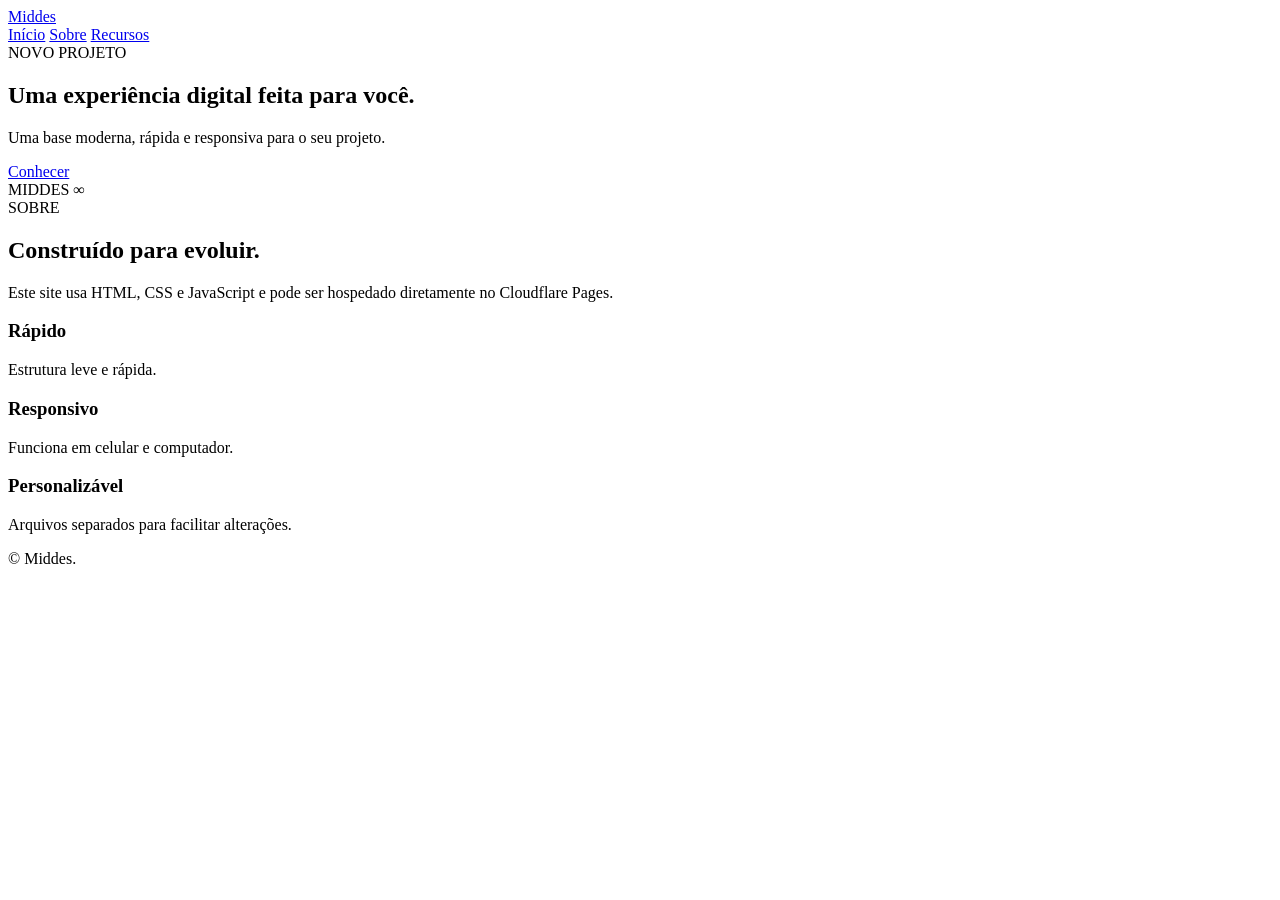
==== index.html @ 41a4d49c "Add files via upload" ====
<!DOCTYPE html>
<html lang="pt-BR">
<head>
  <meta charset="UTF-8">
  <meta name="viewport" content="width=device-width, initial-scale=1.0">
  <title>Middes</title>
  <link rel="stylesheet" href="style.css">
</head>
<body>
  <header class="header">
    <a class="logo" href="#">Middes</a>
    <nav>
      <a href="#inicio">Início</a>
      <a href="#sobre">Sobre</a>
      <a href="#recursos">Recursos</a>
    </nav>
  </header>

  <main>
    <section id="inicio" class="hero">
      <div>
        <span class="tag">NOVO PROJETO</span>
        <h1>Uma experiência digital feita para você.</h1>
        <p>Uma base moderna, rápida e responsiva para o seu projeto.</p>
        <a class="button" href="#recursos">Conhecer</a>
      </div>
      <div class="hero-card">
        <span>MIDDES</span>
        <strong>∞</strong>
      </div>
    </section>

    <section id="sobre" class="section">
      <span class="tag">SOBRE</span>
      <h2>Construído para evoluir.</h2>
      <p>Este site usa HTML, CSS e JavaScript e pode ser hospedado diretamente no Cloudflare Pages.</p>
    </section>

    <section id="recursos" class="section cards">
      <article class="card"><h3>Rápido</h3><p>Estrutura leve e rápida.</p></article>
      <article class="card"><h3>Responsivo</h3><p>Funciona em celular e computador.</p></article>
      <article class="card"><h3>Personalizável</h3><p>Arquivos separados para facilitar alterações.</p></article>
    </section>
  </main>

  <footer>© <span id="year"></span> Middes.</footer>
  <script src="script.js"></script>
</body>
</html>
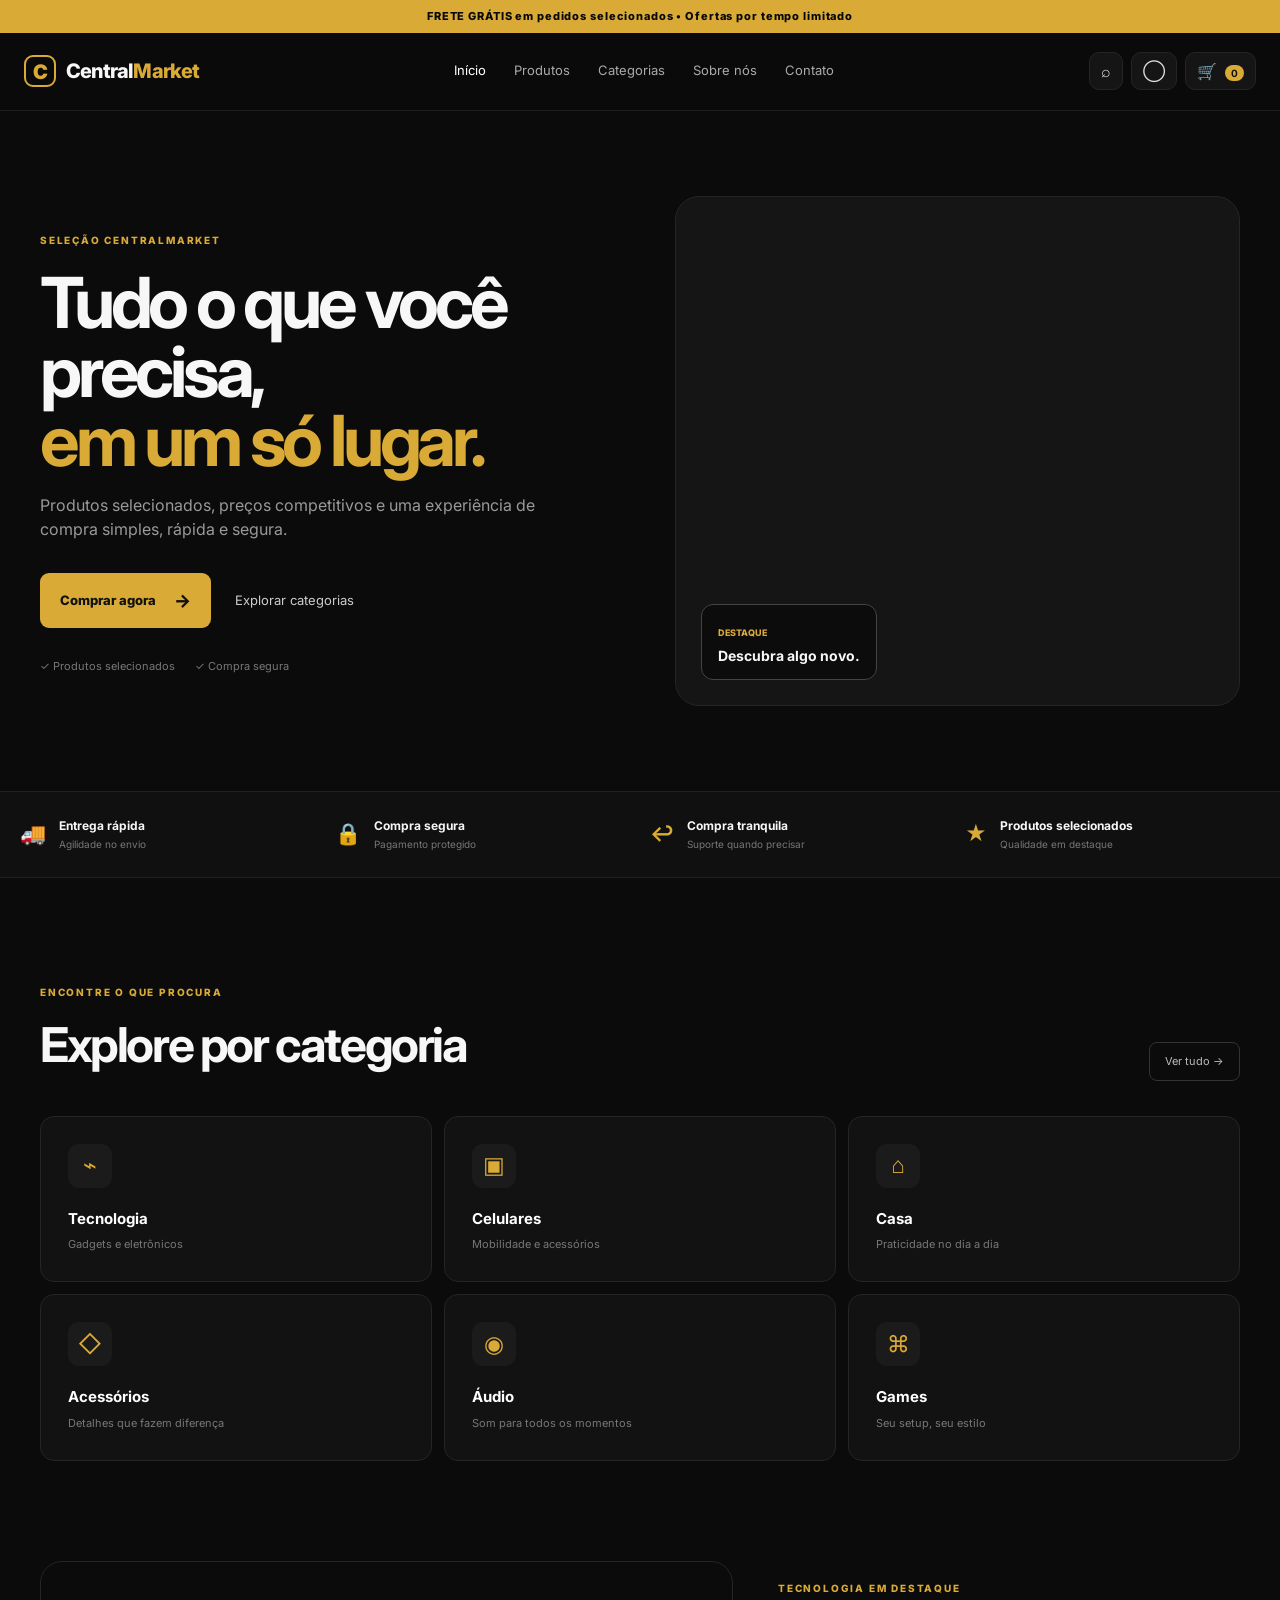
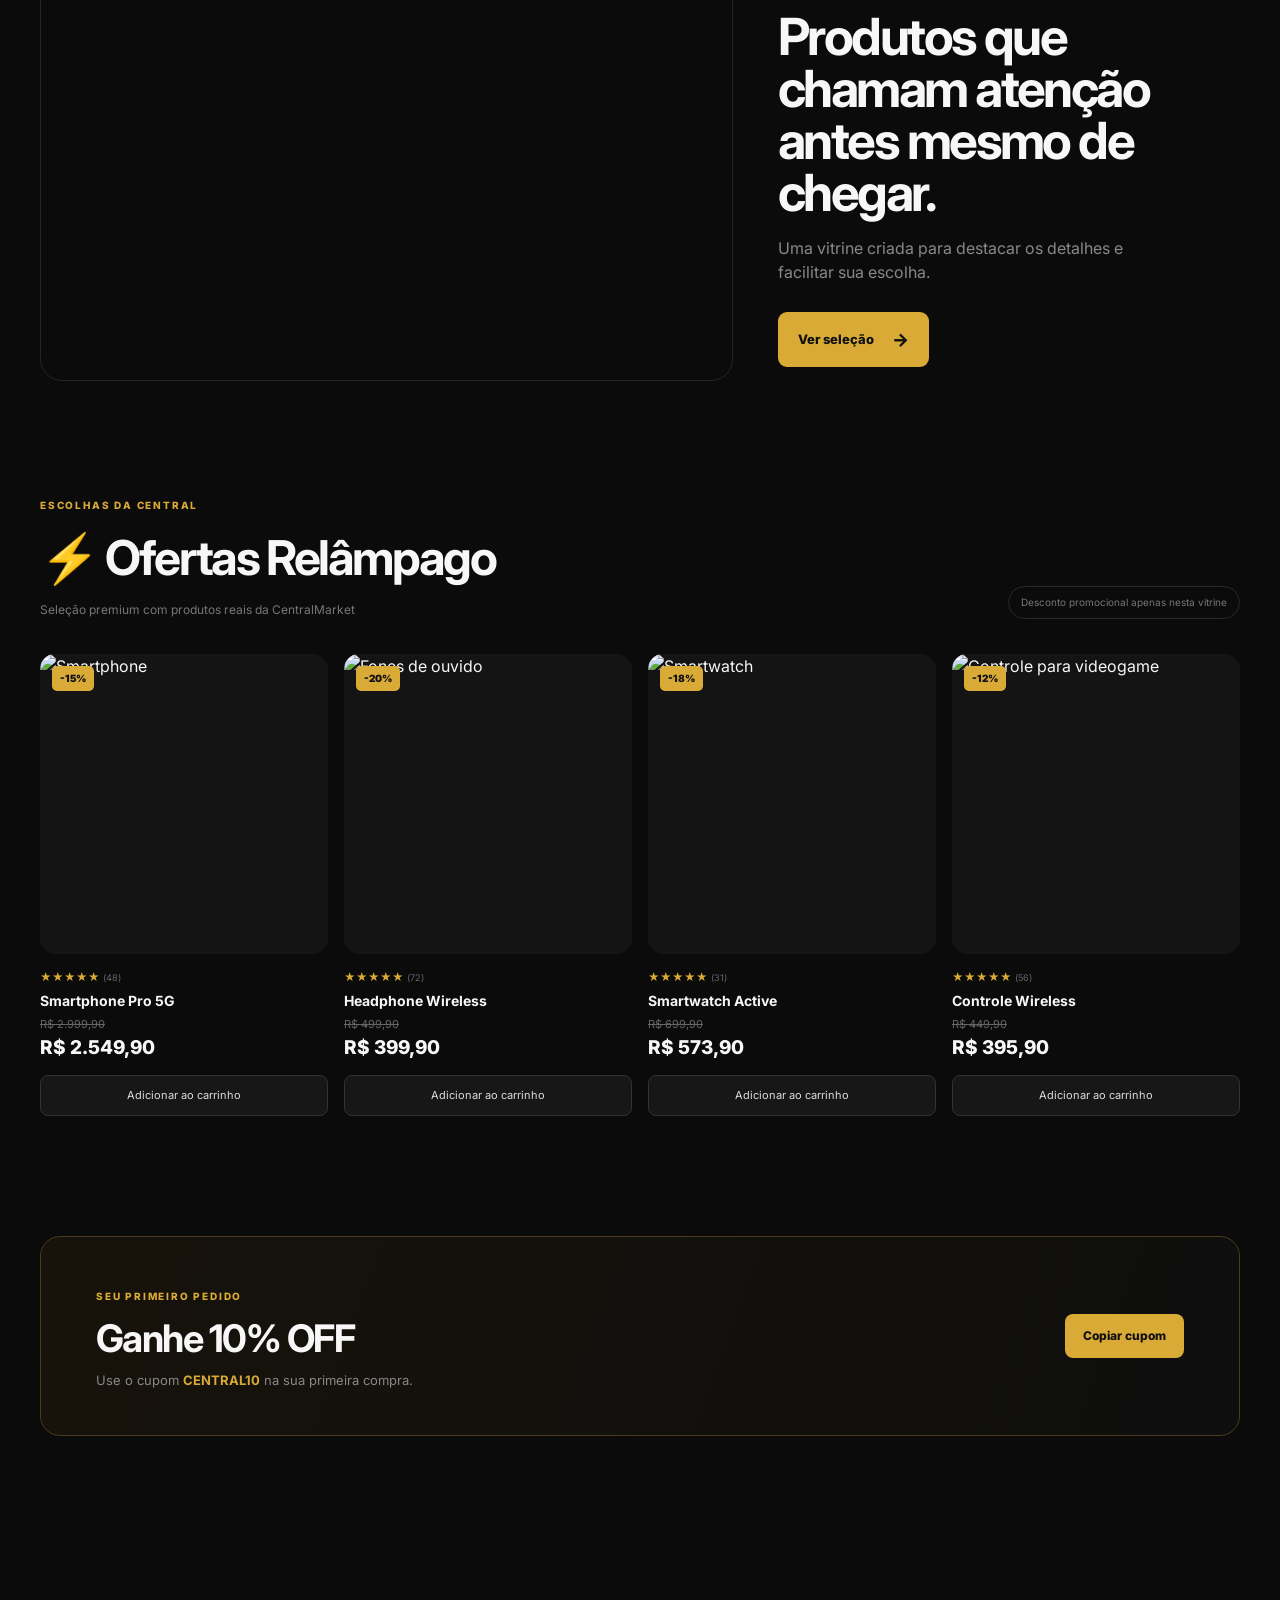
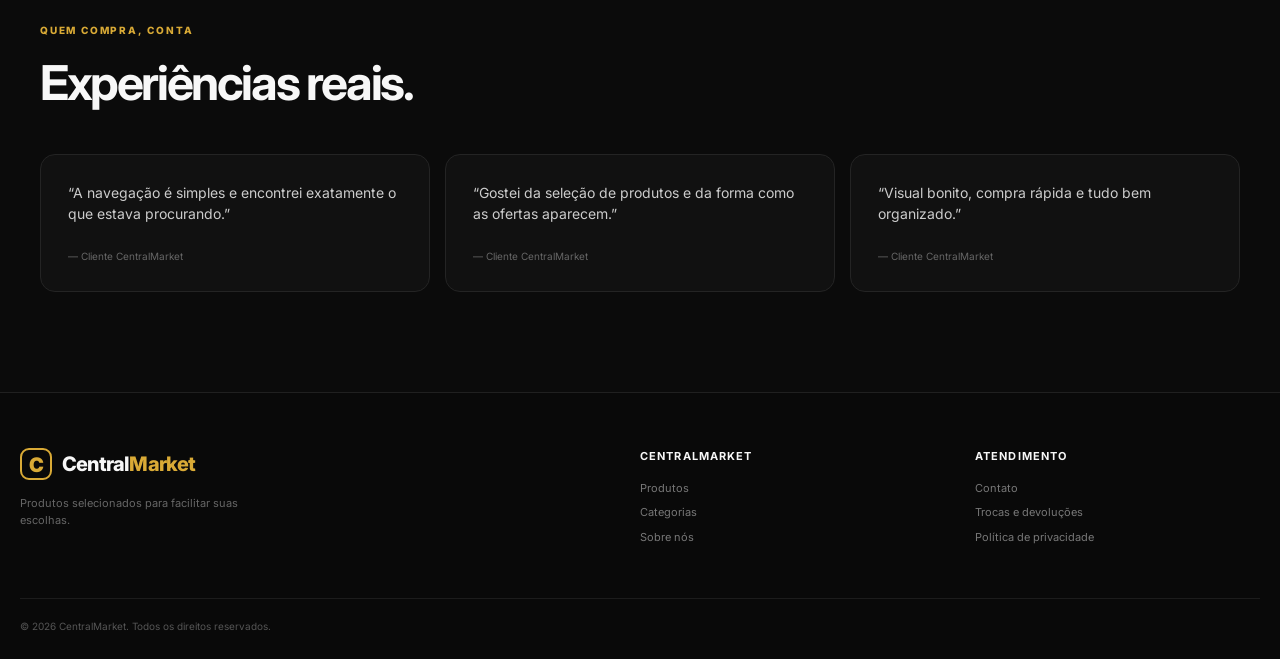
==== commit ed0c01ee: "Add files via upload" ====
--- a/index.html
+++ b/index.html
@@ -3,47 +3,163 @@
 <head>
   <meta charset="UTF-8">
   <meta name="viewport" content="width=device-width, initial-scale=1.0">
-  <title>Middes</title>
+  <meta name="description" content="CentralMarket — tecnologia, acessórios e produtos selecionados em um só lugar.">
+  <title>CentralMarket — Tudo em um só lugar</title>
+  <link rel="preconnect" href="https://fonts.googleapis.com">
+  <link rel="preconnect" href="https://fonts.gstatic.com" crossorigin>
+  <link href="https://fonts.googleapis.com/css2?family=Inter:wght@400;500;600;700;800&display=swap" rel="stylesheet">
   <link rel="stylesheet" href="style.css">
 </head>
 <body>
+  <div class="topbar">FRETE GRÁTIS em pedidos selecionados • Ofertas por tempo limitado</div>
+
   <header class="header">
-    <a class="logo" href="#">Middes</a>
-    <nav>
-      <a href="#inicio">Início</a>
-      <a href="#sobre">Sobre</a>
-      <a href="#recursos">Recursos</a>
+    <a class="brand" href="#inicio">
+      <span class="brand-mark">C</span>
+      <span>Central<span>Market</span></span>
+    </a>
+
+    <nav class="nav">
+      <a class="active" href="#inicio">Início</a>
+      <a href="#produtos">Produtos</a>
+      <a href="#categorias">Categorias</a>
+      <a href="#sobre">Sobre nós</a>
+      <a href="#contato">Contato</a>
     </nav>
+
+    <div class="header-actions">
+      <button class="icon-btn" aria-label="Buscar" id="searchBtn">⌕</button>
+      <button class="icon-btn" aria-label="Perfil">◯</button>
+      <button class="cart-btn" id="cartBtn" aria-label="Carrinho">🛒 <b id="cartCount">0</b></button>
+    </div>
   </header>
 
+  <div class="search-panel" id="searchPanel">
+    <input id="searchInput" type="search" placeholder="Buscar produtos..." autocomplete="off">
+  </div>
+
   <main>
-    <section id="inicio" class="hero">
-      <div>
-        <span class="tag">NOVO PROJETO</span>
-        <h1>Uma experiência digital feita para você.</h1>
-        <p>Uma base moderna, rápida e responsiva para o seu projeto.</p>
-        <a class="button" href="#recursos">Conhecer</a>
+    <section class="hero" id="inicio">
+      <div class="hero-copy">
+        <span class="eyebrow">SELEÇÃO CENTRALMARKET</span>
+        <h1>Tudo o que você precisa,<br><em>em um só lugar.</em></h1>
+        <p>Produtos selecionados, preços competitivos e uma experiência de compra simples, rápida e segura.</p>
+        <div class="hero-actions">
+          <a class="primary-btn" href="#produtos">Comprar agora <span>→</span></a>
+          <a class="text-link" href="#categorias">Explorar categorias</a>
+        </div>
+        <div class="hero-trust">
+          <span>✓ Produtos selecionados</span>
+          <span>✓ Compra segura</span>
+        </div>
       </div>
-      <div class="hero-card">
-        <span>MIDDES</span>
-        <strong>∞</strong>
+
+      <div class="hero-media">
+        <video autoplay muted loop playsinline preload="metadata">
+          <source src="https://res.cloudinary.com/pr44jyyy/video/upload/v1790281452/Technology_products_showcase_vid__20260924152326.mp4" type="video/mp4">
+        </video>
+        <div class="media-overlay">
+          <span>DESTAQUE</span>
+          <strong>Descubra algo novo.</strong>
+        </div>
       </div>
     </section>
 
-    <section id="sobre" class="section">
-      <span class="tag">SOBRE</span>
-      <h2>Construído para evoluir.</h2>
-      <p>Este site usa HTML, CSS e JavaScript e pode ser hospedado diretamente no Cloudflare Pages.</p>
+    <section class="benefits">
+      <div><strong>🚚</strong><span><b>Entrega rápida</b><small>Agilidade no envio</small></span></div>
+      <div><strong>🔒</strong><span><b>Compra segura</b><small>Pagamento protegido</small></span></div>
+      <div><strong>↩</strong><span><b>Compra tranquila</b><small>Suporte quando precisar</small></span></div>
+      <div><strong>★</strong><span><b>Produtos selecionados</b><small>Qualidade em destaque</small></span></div>
     </section>
 
-    <section id="recursos" class="section cards">
-      <article class="card"><h3>Rápido</h3><p>Estrutura leve e rápida.</p></article>
-      <article class="card"><h3>Responsivo</h3><p>Funciona em celular e computador.</p></article>
-      <article class="card"><h3>Personalizável</h3><p>Arquivos separados para facilitar alterações.</p></article>
+    <section class="section" id="categorias">
+      <div class="section-head">
+        <div><span class="eyebrow">ENCONTRE O QUE PROCURA</span><h2>Explore por categoria</h2></div>
+        <a class="outline-btn" href="#produtos">Ver tudo →</a>
+      </div>
+      <div class="categories">
+        <button class="category" data-category="Tecnologia"><span>⌁</span><b>Tecnologia</b><small>Gadgets e eletrônicos</small></button>
+        <button class="category" data-category="Celulares"><span>▣</span><b>Celulares</b><small>Mobilidade e acessórios</small></button>
+        <button class="category" data-category="Casa"><span>⌂</span><b>Casa</b><small>Praticidade no dia a dia</small></button>
+        <button class="category" data-category="Acessórios"><span>◇</span><b>Acessórios</b><small>Detalhes que fazem diferença</small></button>
+        <button class="category" data-category="Áudio"><span>◉</span><b>Áudio</b><small>Som para todos os momentos</small></button>
+        <button class="category" data-category="Games"><span>⌘</span><b>Games</b><small>Seu setup, seu estilo</small></button>
+      </div>
+    </section>
+
+    <section class="showcase">
+      <div class="showcase-video">
+        <video autoplay muted loop playsinline>
+          <source src="https://res.cloudinary.com/pr44jyyy/video/upload/v1790280283/Technology_products_rotating_in___20260924150426.mp4" type="video/mp4">
+        </video>
+      </div>
+      <div class="showcase-copy">
+        <span class="eyebrow">TECNOLOGIA EM DESTAQUE</span>
+        <h2>Produtos que chamam atenção antes mesmo de chegar.</h2>
+        <p>Uma vitrine criada para destacar os detalhes e facilitar sua escolha.</p>
+        <a class="primary-btn" href="#produtos">Ver seleção <span>→</span></a>
+      </div>
+    </section>
+
+    <section class="section products-section" id="produtos">
+      <div class="section-head">
+        <div><span class="eyebrow">ESCOLHAS DA CENTRAL</span><h2>⚡ Ofertas Relâmpago</h2><p>Seleção premium com produtos reais da CentralMarket</p></div>
+        <span class="sale-note">Desconto promocional apenas nesta vitrine</span>
+      </div>
+
+      <div class="products" id="productsGrid">
+        <article class="product" data-category="Tecnologia">
+          <div class="product-image"><span class="discount">-15%</span><img src="https://images.unsplash.com/photo-1592899677977-9c10ca588bbd?auto=format&fit=crop&w=800&q=85" alt="Smartphone"></div>
+          <div class="rating">★★★★★ <small>(48)</small></div><h3>Smartphone Pro 5G</h3><p class="old-price">R$ 2.999,90</p><div class="price">R$ 2.549,90</div><button class="add-btn" data-product="Smartphone Pro 5G">Adicionar ao carrinho</button>
+        </article>
+        <article class="product" data-category="Áudio">
+          <div class="product-image"><span class="discount">-20%</span><img src="https://images.unsplash.com/photo-1505740420928-5e560c06d30e?auto=format&fit=crop&w=800&q=85" alt="Fones de ouvido"></div>
+          <div class="rating">★★★★★ <small>(72)</small></div><h3>Headphone Wireless</h3><p class="old-price">R$ 499,90</p><div class="price">R$ 399,90</div><button class="add-btn" data-product="Headphone Wireless">Adicionar ao carrinho</button>
+        </article>
+        <article class="product" data-category="Acessórios">
+          <div class="product-image"><span class="discount">-18%</span><img src="https://images.unsplash.com/photo-1600080972464-8e5f35f63d08?auto=format&fit=crop&w=800&q=85" alt="Smartwatch"></div>
+          <div class="rating">★★★★★ <small>(31)</small></div><h3>Smartwatch Active</h3><p class="old-price">R$ 699,90</p><div class="price">R$ 573,90</div><button class="add-btn" data-product="Smartwatch Active">Adicionar ao carrinho</button>
+        </article>
+        <article class="product" data-category="Games">
+          <div class="product-image"><span class="discount">-12%</span><img src="https://images.unsplash.com/photo-1606144042614-b2417e99c4e3?auto=format&fit=crop&w=800&q=85" alt="Controle para videogame"></div>
+          <div class="rating">★★★★★ <small>(56)</small></div><h3>Controle Wireless</h3><p class="old-price">R$ 449,90</p><div class="price">R$ 395,90</div><button class="add-btn" data-product="Controle Wireless">Adicionar ao carrinho</button>
+        </article>
+      </div>
+    </section>
+
+    <section class="coupon">
+      <div><span class="eyebrow">SEU PRIMEIRO PEDIDO</span><h2>Ganhe 10% OFF</h2><p>Use o cupom <strong>CENTRAL10</strong> na sua primeira compra.</p></div>
+      <button id="copyCoupon">Copiar cupom</button>
+    </section>
+
+    <section class="section testimonials" id="sobre">
+      <div class="section-head"><div><span class="eyebrow">QUEM COMPRA, CONTA</span><h2>Experiências reais.</h2></div></div>
+      <div class="quotes">
+        <blockquote>“A navegação é simples e encontrei exatamente o que estava procurando.”<cite>— Cliente CentralMarket</cite></blockquote>
+        <blockquote>“Gostei da seleção de produtos e da forma como as ofertas aparecem.”<cite>— Cliente CentralMarket</cite></blockquote>
+        <blockquote>“Visual bonito, compra rápida e tudo bem organizado.”<cite>— Cliente CentralMarket</cite></blockquote>
+      </div>
     </section>
   </main>
 
-  <footer>© <span id="year"></span> Middes.</footer>
+  <footer id="contato">
+    <div class="footer-main">
+      <div><a class="brand" href="#"><span class="brand-mark">C</span><span>Central<span>Market</span></span></a><p>Produtos selecionados para facilitar suas escolhas.</p></div>
+      <div><h4>CentralMarket</h4><a href="#produtos">Produtos</a><a href="#categorias">Categorias</a><a href="#sobre">Sobre nós</a></div>
+      <div><h4>Atendimento</h4><a href="#">Contato</a><a href="#">Trocas e devoluções</a><a href="#">Política de privacidade</a></div>
+    </div>
+    <div class="footer-bottom">© <span id="year"></span> CentralMarket. Todos os direitos reservados.</div>
+  </footer>
+
+  <div class="toast" id="toast"></div>
+  <aside class="cart-drawer" id="cartDrawer">
+    <div class="drawer-head"><h2>Seu carrinho</h2><button id="closeCart">×</button></div>
+    <div id="cartItems"><p class="empty">Seu carrinho está vazio.</p></div>
+    <div class="drawer-total"><span>Total</span><strong id="cartTotal">R$ 0,00</strong></div>
+    <button class="checkout">Finalizar compra</button>
+  </aside>
+  <div class="drawer-backdrop" id="backdrop"></div>
+
   <script src="script.js"></script>
 </body>
-</html>
+</html>
--- a/style.css
+++ b/style.css
@@ -0,0 +1,3 @@
+*{box-sizing:border-box;margin:0;padding:0}html{scroll-behavior:smooth}body{background:#0b0b0b;color:#f7f7f7;font-family:Inter,Arial,sans-serif;line-height:1.5}a{text-decoration:none;color:inherit}button{font:inherit;cursor:pointer;border:0}.topbar{background:#d9aa36;color:#090909;text-align:center;padding:8px;font-size:11px;font-weight:800;letter-spacing:.08em}.header{height:78px;border-bottom:1px solid #202020;display:flex;align-items:center;justify-content:space-between;padding:0 max(24px,calc((100% - 1240px)/2));position:sticky;top:0;background:rgba(11,11,11,.94);backdrop-filter:blur(14px);z-index:20}.brand{display:flex;align-items:center;gap:10px;font-size:20px;font-weight:800;letter-spacing:-.04em}.brand>span:last-child>span{color:#d9aa36}.brand-mark{width:32px;height:32px;border:2px solid #d9aa36;color:#d9aa36;border-radius:9px;display:grid;place-items:center;font-weight:900}.nav{display:flex;gap:28px}.nav a{color:#aaa;font-size:13px}.nav a:hover,.nav .active{color:#fff}.header-actions{display:flex;align-items:center;gap:8px}.icon-btn,.cart-btn{background:#151515;color:#ddd;border:1px solid #252525;border-radius:10px;height:38px;padding:0 11px}.cart-btn b{background:#d9aa36;color:#111;border-radius:20px;padding:2px 6px;font-size:10px;margin-left:4px}.search-panel{display:none;position:fixed;top:78px;right:max(24px,calc((100% - 1240px)/2));z-index:25;padding:12px;background:#111;border:1px solid #282828;border-radius:0 0 12px 12px}.search-panel.open{display:block}.search-panel input{background:#191919;border:1px solid #333;color:#fff;padding:12px 15px;border-radius:8px;width:280px;outline:0}.hero{max-width:1240px;margin:auto;min-height:680px;padding:80px 20px;display:grid;grid-template-columns:1fr 1fr;gap:70px;align-items:center}.eyebrow{font-size:10px;font-weight:800;letter-spacing:.18em;color:#d9aa36}.hero h1{font-size:clamp(42px,5.5vw,76px);line-height:.98;letter-spacing:-.06em;margin:18px 0}.hero h1 em{font-style:normal;color:#d9aa36}.hero-copy>p{max-width:540px;color:#999;font-size:16px}.hero-actions{display:flex;align-items:center;gap:24px;margin-top:32px}.primary-btn{display:inline-flex;align-items:center;gap:18px;background:#d9aa36;color:#111;padding:14px 20px;border-radius:9px;font-weight:800;font-size:13px}.primary-btn span{font-size:18px}.text-link{font-size:13px;color:#ccc}.hero-trust{display:flex;gap:20px;margin-top:30px;color:#777;font-size:11px}.hero-media{height:510px;border-radius:24px;overflow:hidden;position:relative;background:#151515;border:1px solid #252525}.hero-media video,.showcase-video video{width:100%;height:100%;object-fit:cover}.media-overlay{position:absolute;left:25px;bottom:25px;background:rgba(10,10,10,.68);backdrop-filter:blur(10px);border:1px solid #444;border-radius:12px;padding:13px 16px}.media-overlay span{font-size:9px;color:#d9aa36;font-weight:800}.media-overlay strong{display:block;font-size:14px;margin-top:3px}.benefits{border-top:1px solid #202020;border-bottom:1px solid #202020;background:#101010;display:grid;grid-template-columns:repeat(4,1fr);padding:25px max(20px,calc((100% - 1240px)/2));gap:20px}.benefits>div{display:flex;align-items:center;gap:13px}.benefits strong{font-size:21px;color:#d9aa36}.benefits b,.benefits small{display:block}.benefits b{font-size:12px}.benefits small{font-size:10px;color:#777;margin-top:2px}.section{max-width:1240px;margin:auto;padding:100px 20px}.section-head{display:flex;justify-content:space-between;align-items:end;gap:20px;margin-bottom:35px}.section h2{font-size:clamp(30px,4vw,48px);letter-spacing:-.05em;margin-top:7px}.section-head p{color:#777;font-size:12px;margin-top:7px}.outline-btn{border:1px solid #333;border-radius:8px;padding:10px 15px;color:#bbb;font-size:11px}.categories{display:grid;grid-template-columns:repeat(3,1fr);gap:12px}.category{background:#121212;border:1px solid #252525;border-radius:14px;padding:27px;text-align:left;color:#fff;transition:.2s}.category:hover{transform:translateY(-3px);border-color:#8f7029}.category span{display:grid;place-items:center;width:44px;height:44px;border-radius:11px;background:#1b1b1b;color:#d9aa36;font-size:23px;margin-bottom:20px}.category b{display:block;font-size:15px}.category small{color:#777;font-size:11px}.showcase{max-width:1240px;margin:0 auto 20px;padding:0 20px;display:grid;grid-template-columns:1.2fr .8fr;gap:45px;align-items:center}.showcase-video{height:420px;border-radius:22px;overflow:hidden;border:1px solid #252525}.showcase-copy h2{font-size:clamp(32px,4vw,52px);line-height:1.02;letter-spacing:-.05em;margin:12px 0 18px}.showcase-copy p{color:#888;max-width:400px;margin-bottom:28px}.products-section{padding-top:90px}.sale-note{font-size:10px;color:#777;border:1px solid #292929;border-radius:20px;padding:8px 12px}.products{display:grid;grid-template-columns:repeat(4,1fr);gap:16px}.product{min-width:0}.product-image{height:300px;background:#141414;border-radius:15px;overflow:hidden;position:relative;margin-bottom:15px}.product-image img{width:100%;height:100%;object-fit:cover;transition:.4s}.product:hover img{transform:scale(1.04)}.discount{position:absolute;top:12px;left:12px;z-index:2;background:#d9aa36;color:#111;font-size:10px;font-weight:900;padding:5px 8px;border-radius:5px}.rating{font-size:11px;color:#d9aa36}.rating small{color:#666}.product h3{font-size:14px;margin:5px 0}.old-price{text-decoration:line-through;color:#666;font-size:11px}.price{font-size:19px;font-weight:800;margin:1px 0 13px}.add-btn{width:100%;padding:11px;border:1px solid #333;background:#171717;color:#ddd;border-radius:8px;font-size:11px}.add-btn:hover{background:#d9aa36;color:#111;border-color:#d9aa36}.coupon{max-width:1200px;margin:20px auto 80px;padding:45px 55px;border:1px solid #4b3b1d;border-radius:20px;background:linear-gradient(110deg,#17130b,#0e0e0e);display:flex;justify-content:space-between;align-items:center}.coupon h2{font-size:38px;letter-spacing:-.04em;margin:4px 0}.coupon p{color:#888;font-size:13px}.coupon strong{color:#d9aa36}.coupon button{background:#d9aa36;color:#111;font-weight:800;padding:13px 18px;border-radius:8px;font-size:12px}.quotes{display:grid;grid-template-columns:repeat(3,1fr);gap:15px}.quotes blockquote{background:#111;border:1px solid #242424;border-radius:15px;padding:27px;color:#ccc;font-size:14px}.quotes cite{display:block;color:#666;font-style:normal;font-size:10px;margin-top:25px}footer{border-top:1px solid #202020;background:#090909;padding:55px max(20px,calc((100% - 1240px)/2)) 25px}.footer-main{display:grid;grid-template-columns:2fr 1fr 1fr;gap:50px}.footer-main p{color:#666;font-size:11px;margin-top:15px;max-width:250px}.footer-main h4{font-size:11px;text-transform:uppercase;letter-spacing:.1em;margin-bottom:15px}.footer-main>div>a:not(.brand){display:block;color:#777;font-size:11px;margin:8px 0}.footer-bottom{border-top:1px solid #1c1c1c;margin-top:45px;padding-top:20px;color:#555;font-size:10px}.toast{position:fixed;right:20px;bottom:20px;background:#d9aa36;color:#111;padding:12px 16px;border-radius:9px;font-size:11px;font-weight:800;transform:translateY(100px);opacity:0;transition:.25s;z-index:50}.toast.show{transform:translateY(0);opacity:1}.cart-drawer{position:fixed;right:0;top:0;width:min(390px,100%);height:100vh;background:#111;border-left:1px solid #292929;z-index:40;padding:25px;transform:translateX(100%);transition:.3s}.cart-drawer.open{transform:translateX(0)}.drawer-head{display:flex;justify-content:space-between;align-items:center;padding-bottom:20px;border-bottom:1px solid #292929}.drawer-head h2{font-size:22px}.drawer-head button{background:none;color:#aaa;font-size:28px}.empty{color:#666;text-align:center;margin-top:70px;font-size:13px}.cart-line{display:flex;justify-content:space-between;gap:15px;padding:18px 0;border-bottom:1px solid #222;font-size:12px}.cart-line button{background:none;color:#d9aa36;font-size:10px}.drawer-total{display:flex;justify-content:space-between;margin-top:25px;font-size:14px}.drawer-total strong{color:#d9aa36}.checkout{width:100%;margin-top:20px;padding:14px;background:#d9aa36;color:#111;border-radius:8px;font-weight:800}.drawer-backdrop{display:none;position:fixed;inset:0;background:rgba(0,0,0,.65);z-index:35}.drawer-backdrop.open{display:block}
+@media(max-width:900px){.nav{display:none}.hero{grid-template-columns:1fr;gap:40px}.hero-media{height:400px}.benefits{grid-template-columns:repeat(2,1fr)}.products{grid-template-columns:repeat(2,1fr)}.showcase{grid-template-columns:1fr}.categories{grid-template-columns:repeat(2,1fr)}}
+@media(max-width:560px){.header{padding:0 14px}.hero{padding:55px 16px}.hero h1{font-size:45px}.hero-media{height:330px}.benefits{grid-template-columns:1fr;padding:20px}.section{padding:70px 16px}.section-head{align-items:start;flex-direction:column}.categories,.products,.quotes{grid-template-columns:1fr}.product-image{height:330px}.coupon{margin:10px 16px 60px;padding:30px;display:block}.coupon button{margin-top:20px}.showcase{padding:0 16px}.showcase-video{height:330px}.footer-main{grid-template-columns:1fr 1fr}}
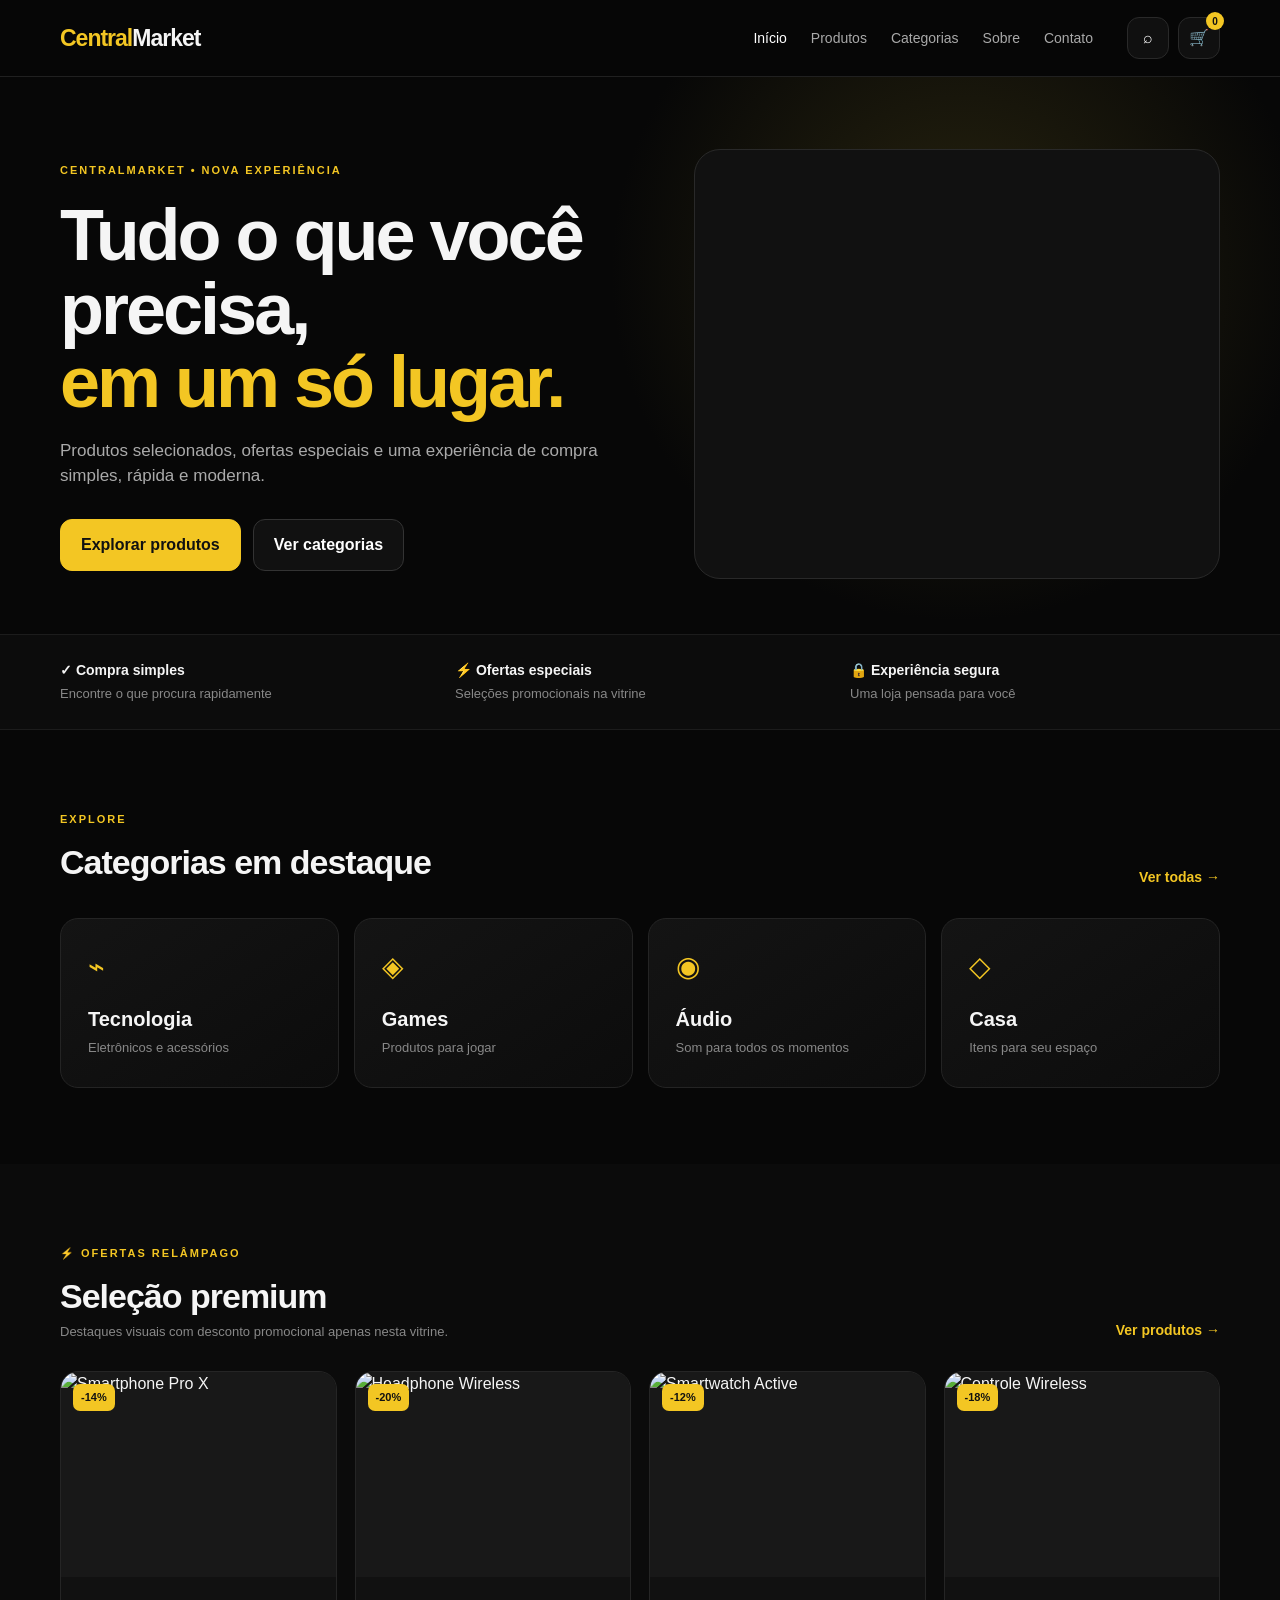
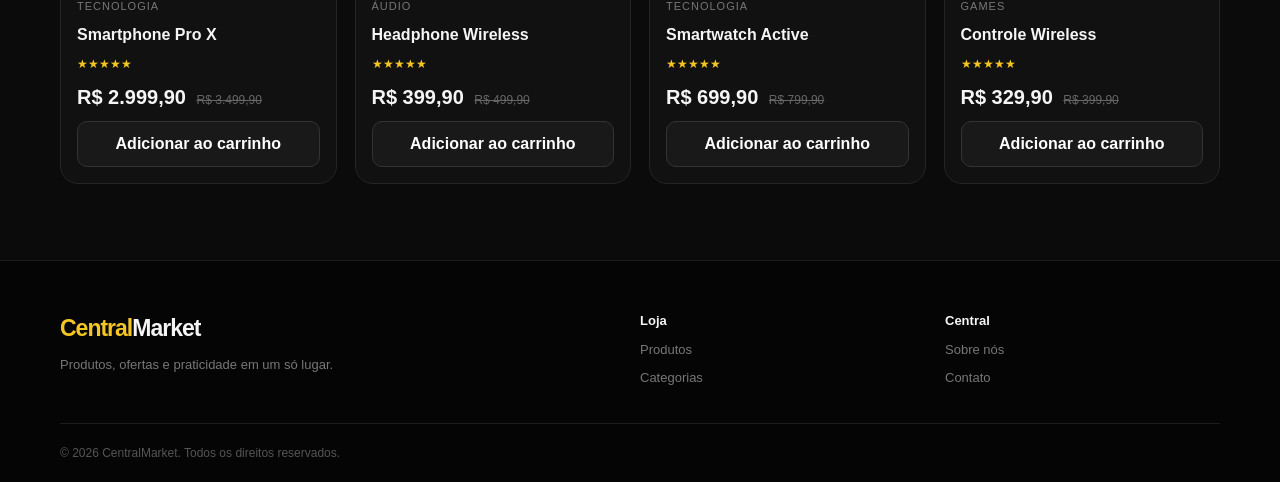
==== commit 42c6f5dc: "Add files via upload" ====
--- a/index.html
+++ b/index.html
@@ -1,165 +1,38 @@
 <!DOCTYPE html>
 <html lang="pt-BR">
 <head>
-  <meta charset="UTF-8">
-  <meta name="viewport" content="width=device-width, initial-scale=1.0">
-  <meta name="description" content="CentralMarket — tecnologia, acessórios e produtos selecionados em um só lugar.">
-  <title>CentralMarket — Tudo em um só lugar</title>
-  <link rel="preconnect" href="https://fonts.googleapis.com">
-  <link rel="preconnect" href="https://fonts.gstatic.com" crossorigin>
-  <link href="https://fonts.googleapis.com/css2?family=Inter:wght@400;500;600;700;800&display=swap" rel="stylesheet">
-  <link rel="stylesheet" href="style.css">
+<meta charset="UTF-8"><meta name="viewport" content="width=device-width, initial-scale=1.0">
+<title>CentralMarket — Tudo em um só lugar</title>
+<link rel="stylesheet" href="style.css">
 </head>
 <body>
-  <div class="topbar">FRETE GRÁTIS em pedidos selecionados • Ofertas por tempo limitado</div>
+<header class="header"><div class="container nav">
+<a class="logo" href="index.html"><span>Central</span>Market</a>
+<nav><a class="active" href="index.html">Início</a><a href="produtos.html">Produtos</a><a href="categorias.html">Categorias</a><a href="sobre.html">Sobre</a><a href="contato.html">Contato</a></nav>
+<div class="actions"><a class="icon-btn" href="produtos.html" aria-label="Buscar">⌕</a><button class="icon-btn cart-btn" id="cartBtn">🛒<b id="cartCount">0</b></button></div>
+</div></header>
 
-  <header class="header">
-    <a class="brand" href="#inicio">
-      <span class="brand-mark">C</span>
-      <span>Central<span>Market</span></span>
-    </a>
+<main>
+<section class="hero"><div class="container hero-grid">
+<div><span class="eyebrow">CENTRALMARKET • NOVA EXPERIÊNCIA</span><h1>Tudo o que você precisa,<br><strong>em um só lugar.</strong></h1>
+<p>Produtos selecionados, ofertas especiais e uma experiência de compra simples, rápida e moderna.</p>
+<div class="hero-actions"><a class="btn primary" href="produtos.html">Explorar produtos</a><a class="btn ghost" href="categorias.html">Ver categorias</a></div></div>
+<div class="hero-video"><video autoplay muted loop playsinline><source src="https://res.cloudinary.com/pr44jyyy/video/upload/v1790281452/Technology_products_showcase_vid__20260924152326.mp4" type="video/mp4"></video></div>
+</div></section>
 
-    <nav class="nav">
-      <a class="active" href="#inicio">Início</a>
-      <a href="#produtos">Produtos</a>
-      <a href="#categorias">Categorias</a>
-      <a href="#sobre">Sobre nós</a>
-      <a href="#contato">Contato</a>
-    </nav>
+<section class="benefits"><div class="container benefits-grid"><div><strong>✓ Compra simples</strong><span>Encontre o que procura rapidamente</span></div><div><strong>⚡ Ofertas especiais</strong><span>Seleções promocionais na vitrine</span></div><div><strong>🔒 Experiência segura</strong><span>Uma loja pensada para você</span></div></div></section>
 
-    <div class="header-actions">
-      <button class="icon-btn" aria-label="Buscar" id="searchBtn">⌕</button>
-      <button class="icon-btn" aria-label="Perfil">◯</button>
-      <button class="cart-btn" id="cartBtn" aria-label="Carrinho">🛒 <b id="cartCount">0</b></button>
-    </div>
-  </header>
+<section class="section"><div class="container"><div class="section-head"><div><span class="eyebrow">EXPLORE</span><h2>Categorias em destaque</h2></div><a href="categorias.html" class="text-link">Ver todas →</a></div>
+<div class="category-grid">
+<a class="category-card" href="produtos.html?categoria=Tecnologia"><span>⌁</span><h3>Tecnologia</h3><p>Eletrônicos e acessórios</p></a>
+<a class="category-card" href="produtos.html?categoria=Games"><span>◈</span><h3>Games</h3><p>Produtos para jogar</p></a>
+<a class="category-card" href="produtos.html?categoria=Áudio"><span>◉</span><h3>Áudio</h3><p>Som para todos os momentos</p></a>
+<a class="category-card" href="produtos.html?categoria=Casa"><span>◇</span><h3>Casa</h3><p>Itens para seu espaço</p></a>
+</div></div></section>
 
-  <div class="search-panel" id="searchPanel">
-    <input id="searchInput" type="search" placeholder="Buscar produtos..." autocomplete="off">
-  </div>
-
-  <main>
-    <section class="hero" id="inicio">
-      <div class="hero-copy">
-        <span class="eyebrow">SELEÇÃO CENTRALMARKET</span>
-        <h1>Tudo o que você precisa,<br><em>em um só lugar.</em></h1>
-        <p>Produtos selecionados, preços competitivos e uma experiência de compra simples, rápida e segura.</p>
-        <div class="hero-actions">
-          <a class="primary-btn" href="#produtos">Comprar agora <span>→</span></a>
-          <a class="text-link" href="#categorias">Explorar categorias</a>
-        </div>
-        <div class="hero-trust">
-          <span>✓ Produtos selecionados</span>
-          <span>✓ Compra segura</span>
-        </div>
-      </div>
-
-      <div class="hero-media">
-        <video autoplay muted loop playsinline preload="metadata">
-          <source src="https://res.cloudinary.com/pr44jyyy/video/upload/v1790281452/Technology_products_showcase_vid__20260924152326.mp4" type="video/mp4">
-        </video>
-        <div class="media-overlay">
-          <span>DESTAQUE</span>
-          <strong>Descubra algo novo.</strong>
-        </div>
-      </div>
-    </section>
-
-    <section class="benefits">
-      <div><strong>🚚</strong><span><b>Entrega rápida</b><small>Agilidade no envio</small></span></div>
-      <div><strong>🔒</strong><span><b>Compra segura</b><small>Pagamento protegido</small></span></div>
-      <div><strong>↩</strong><span><b>Compra tranquila</b><small>Suporte quando precisar</small></span></div>
-      <div><strong>★</strong><span><b>Produtos selecionados</b><small>Qualidade em destaque</small></span></div>
-    </section>
-
-    <section class="section" id="categorias">
-      <div class="section-head">
-        <div><span class="eyebrow">ENCONTRE O QUE PROCURA</span><h2>Explore por categoria</h2></div>
-        <a class="outline-btn" href="#produtos">Ver tudo →</a>
-      </div>
-      <div class="categories">
-        <button class="category" data-category="Tecnologia"><span>⌁</span><b>Tecnologia</b><small>Gadgets e eletrônicos</small></button>
-        <button class="category" data-category="Celulares"><span>▣</span><b>Celulares</b><small>Mobilidade e acessórios</small></button>
-        <button class="category" data-category="Casa"><span>⌂</span><b>Casa</b><small>Praticidade no dia a dia</small></button>
-        <button class="category" data-category="Acessórios"><span>◇</span><b>Acessórios</b><small>Detalhes que fazem diferença</small></button>
-        <button class="category" data-category="Áudio"><span>◉</span><b>Áudio</b><small>Som para todos os momentos</small></button>
-        <button class="category" data-category="Games"><span>⌘</span><b>Games</b><small>Seu setup, seu estilo</small></button>
-      </div>
-    </section>
-
-    <section class="showcase">
-      <div class="showcase-video">
-        <video autoplay muted loop playsinline>
-          <source src="https://res.cloudinary.com/pr44jyyy/video/upload/v1790280283/Technology_products_rotating_in___20260924150426.mp4" type="video/mp4">
-        </video>
-      </div>
-      <div class="showcase-copy">
-        <span class="eyebrow">TECNOLOGIA EM DESTAQUE</span>
-        <h2>Produtos que chamam atenção antes mesmo de chegar.</h2>
-        <p>Uma vitrine criada para destacar os detalhes e facilitar sua escolha.</p>
-        <a class="primary-btn" href="#produtos">Ver seleção <span>→</span></a>
-      </div>
-    </section>
-
-    <section class="section products-section" id="produtos">
-      <div class="section-head">
-        <div><span class="eyebrow">ESCOLHAS DA CENTRAL</span><h2>⚡ Ofertas Relâmpago</h2><p>Seleção premium com produtos reais da CentralMarket</p></div>
-        <span class="sale-note">Desconto promocional apenas nesta vitrine</span>
-      </div>
-
-      <div class="products" id="productsGrid">
-        <article class="product" data-category="Tecnologia">
-          <div class="product-image"><span class="discount">-15%</span><img src="https://images.unsplash.com/photo-1592899677977-9c10ca588bbd?auto=format&fit=crop&w=800&q=85" alt="Smartphone"></div>
-          <div class="rating">★★★★★ <small>(48)</small></div><h3>Smartphone Pro 5G</h3><p class="old-price">R$ 2.999,90</p><div class="price">R$ 2.549,90</div><button class="add-btn" data-product="Smartphone Pro 5G">Adicionar ao carrinho</button>
-        </article>
-        <article class="product" data-category="Áudio">
-          <div class="product-image"><span class="discount">-20%</span><img src="https://images.unsplash.com/photo-1505740420928-5e560c06d30e?auto=format&fit=crop&w=800&q=85" alt="Fones de ouvido"></div>
-          <div class="rating">★★★★★ <small>(72)</small></div><h3>Headphone Wireless</h3><p class="old-price">R$ 499,90</p><div class="price">R$ 399,90</div><button class="add-btn" data-product="Headphone Wireless">Adicionar ao carrinho</button>
-        </article>
-        <article class="product" data-category="Acessórios">
-          <div class="product-image"><span class="discount">-18%</span><img src="https://images.unsplash.com/photo-1600080972464-8e5f35f63d08?auto=format&fit=crop&w=800&q=85" alt="Smartwatch"></div>
-          <div class="rating">★★★★★ <small>(31)</small></div><h3>Smartwatch Active</h3><p class="old-price">R$ 699,90</p><div class="price">R$ 573,90</div><button class="add-btn" data-product="Smartwatch Active">Adicionar ao carrinho</button>
-        </article>
-        <article class="product" data-category="Games">
-          <div class="product-image"><span class="discount">-12%</span><img src="https://images.unsplash.com/photo-1606144042614-b2417e99c4e3?auto=format&fit=crop&w=800&q=85" alt="Controle para videogame"></div>
-          <div class="rating">★★★★★ <small>(56)</small></div><h3>Controle Wireless</h3><p class="old-price">R$ 449,90</p><div class="price">R$ 395,90</div><button class="add-btn" data-product="Controle Wireless">Adicionar ao carrinho</button>
-        </article>
-      </div>
-    </section>
-
-    <section class="coupon">
-      <div><span class="eyebrow">SEU PRIMEIRO PEDIDO</span><h2>Ganhe 10% OFF</h2><p>Use o cupom <strong>CENTRAL10</strong> na sua primeira compra.</p></div>
-      <button id="copyCoupon">Copiar cupom</button>
-    </section>
-
-    <section class="section testimonials" id="sobre">
-      <div class="section-head"><div><span class="eyebrow">QUEM COMPRA, CONTA</span><h2>Experiências reais.</h2></div></div>
-      <div class="quotes">
-        <blockquote>“A navegação é simples e encontrei exatamente o que estava procurando.”<cite>— Cliente CentralMarket</cite></blockquote>
-        <blockquote>“Gostei da seleção de produtos e da forma como as ofertas aparecem.”<cite>— Cliente CentralMarket</cite></blockquote>
-        <blockquote>“Visual bonito, compra rápida e tudo bem organizado.”<cite>— Cliente CentralMarket</cite></blockquote>
-      </div>
-    </section>
-  </main>
-
-  <footer id="contato">
-    <div class="footer-main">
-      <div><a class="brand" href="#"><span class="brand-mark">C</span><span>Central<span>Market</span></span></a><p>Produtos selecionados para facilitar suas escolhas.</p></div>
-      <div><h4>CentralMarket</h4><a href="#produtos">Produtos</a><a href="#categorias">Categorias</a><a href="#sobre">Sobre nós</a></div>
-      <div><h4>Atendimento</h4><a href="#">Contato</a><a href="#">Trocas e devoluções</a><a href="#">Política de privacidade</a></div>
-    </div>
-    <div class="footer-bottom">© <span id="year"></span> CentralMarket. Todos os direitos reservados.</div>
-  </footer>
-
-  <div class="toast" id="toast"></div>
-  <aside class="cart-drawer" id="cartDrawer">
-    <div class="drawer-head"><h2>Seu carrinho</h2><button id="closeCart">×</button></div>
-    <div id="cartItems"><p class="empty">Seu carrinho está vazio.</p></div>
-    <div class="drawer-total"><span>Total</span><strong id="cartTotal">R$ 0,00</strong></div>
-    <button class="checkout">Finalizar compra</button>
-  </aside>
-  <div class="drawer-backdrop" id="backdrop"></div>
-
-  <script src="script.js"></script>
-</body>
-</html>+<section class="section dark-section"><div class="container"><div class="section-head"><div><span class="eyebrow">⚡ OFERTAS RELÂMPAGO</span><h2>Seleção premium</h2><p class="muted">Destaques visuais com desconto promocional apenas nesta vitrine.</p></div><a href="produtos.html" class="text-link">Ver produtos →</a></div>
+<div class="product-grid" id="featuredProducts"></div></div></section>
+</main>
+<div id="cartMount"></div>
+<footer class="footer"><div class="container footer-grid"><div><a class="logo" href="index.html"><span>Central</span>Market</a><p>Produtos, ofertas e praticidade em um só lugar.</p></div><div><strong>Loja</strong><a href="produtos.html">Produtos</a><a href="categorias.html">Categorias</a></div><div><strong>Central</strong><a href="sobre.html">Sobre nós</a><a href="contato.html">Contato</a></div></div><div class="container copyright">© 2026 CentralMarket. Todos os direitos reservados.</div></footer>
+<script src="script.js"></script></body></html>
--- a/style.css
+++ b/style.css
@@ -1,3 +1,3 @@
-*{box-sizing:border-box;margin:0;padding:0}html{scroll-behavior:smooth}body{background:#0b0b0b;color:#f7f7f7;font-family:Inter,Arial,sans-serif;line-height:1.5}a{text-decoration:none;color:inherit}button{font:inherit;cursor:pointer;border:0}.topbar{background:#d9aa36;color:#090909;text-align:center;padding:8px;font-size:11px;font-weight:800;letter-spacing:.08em}.header{height:78px;border-bottom:1px solid #202020;display:flex;align-items:center;justify-content:space-between;padding:0 max(24px,calc((100% - 1240px)/2));position:sticky;top:0;background:rgba(11,11,11,.94);backdrop-filter:blur(14px);z-index:20}.brand{display:flex;align-items:center;gap:10px;font-size:20px;font-weight:800;letter-spacing:-.04em}.brand>span:last-child>span{color:#d9aa36}.brand-mark{width:32px;height:32px;border:2px solid #d9aa36;color:#d9aa36;border-radius:9px;display:grid;place-items:center;font-weight:900}.nav{display:flex;gap:28px}.nav a{color:#aaa;font-size:13px}.nav a:hover,.nav .active{color:#fff}.header-actions{display:flex;align-items:center;gap:8px}.icon-btn,.cart-btn{background:#151515;color:#ddd;border:1px solid #252525;border-radius:10px;height:38px;padding:0 11px}.cart-btn b{background:#d9aa36;color:#111;border-radius:20px;padding:2px 6px;font-size:10px;margin-left:4px}.search-panel{display:none;position:fixed;top:78px;right:max(24px,calc((100% - 1240px)/2));z-index:25;padding:12px;background:#111;border:1px solid #282828;border-radius:0 0 12px 12px}.search-panel.open{display:block}.search-panel input{background:#191919;border:1px solid #333;color:#fff;padding:12px 15px;border-radius:8px;width:280px;outline:0}.hero{max-width:1240px;margin:auto;min-height:680px;padding:80px 20px;display:grid;grid-template-columns:1fr 1fr;gap:70px;align-items:center}.eyebrow{font-size:10px;font-weight:800;letter-spacing:.18em;color:#d9aa36}.hero h1{font-size:clamp(42px,5.5vw,76px);line-height:.98;letter-spacing:-.06em;margin:18px 0}.hero h1 em{font-style:normal;color:#d9aa36}.hero-copy>p{max-width:540px;color:#999;font-size:16px}.hero-actions{display:flex;align-items:center;gap:24px;margin-top:32px}.primary-btn{display:inline-flex;align-items:center;gap:18px;background:#d9aa36;color:#111;padding:14px 20px;border-radius:9px;font-weight:800;font-size:13px}.primary-btn span{font-size:18px}.text-link{font-size:13px;color:#ccc}.hero-trust{display:flex;gap:20px;margin-top:30px;color:#777;font-size:11px}.hero-media{height:510px;border-radius:24px;overflow:hidden;position:relative;background:#151515;border:1px solid #252525}.hero-media video,.showcase-video video{width:100%;height:100%;object-fit:cover}.media-overlay{position:absolute;left:25px;bottom:25px;background:rgba(10,10,10,.68);backdrop-filter:blur(10px);border:1px solid #444;border-radius:12px;padding:13px 16px}.media-overlay span{font-size:9px;color:#d9aa36;font-weight:800}.media-overlay strong{display:block;font-size:14px;margin-top:3px}.benefits{border-top:1px solid #202020;border-bottom:1px solid #202020;background:#101010;display:grid;grid-template-columns:repeat(4,1fr);padding:25px max(20px,calc((100% - 1240px)/2));gap:20px}.benefits>div{display:flex;align-items:center;gap:13px}.benefits strong{font-size:21px;color:#d9aa36}.benefits b,.benefits small{display:block}.benefits b{font-size:12px}.benefits small{font-size:10px;color:#777;margin-top:2px}.section{max-width:1240px;margin:auto;padding:100px 20px}.section-head{display:flex;justify-content:space-between;align-items:end;gap:20px;margin-bottom:35px}.section h2{font-size:clamp(30px,4vw,48px);letter-spacing:-.05em;margin-top:7px}.section-head p{color:#777;font-size:12px;margin-top:7px}.outline-btn{border:1px solid #333;border-radius:8px;padding:10px 15px;color:#bbb;font-size:11px}.categories{display:grid;grid-template-columns:repeat(3,1fr);gap:12px}.category{background:#121212;border:1px solid #252525;border-radius:14px;padding:27px;text-align:left;color:#fff;transition:.2s}.category:hover{transform:translateY(-3px);border-color:#8f7029}.category span{display:grid;place-items:center;width:44px;height:44px;border-radius:11px;background:#1b1b1b;color:#d9aa36;font-size:23px;margin-bottom:20px}.category b{display:block;font-size:15px}.category small{color:#777;font-size:11px}.showcase{max-width:1240px;margin:0 auto 20px;padding:0 20px;display:grid;grid-template-columns:1.2fr .8fr;gap:45px;align-items:center}.showcase-video{height:420px;border-radius:22px;overflow:hidden;border:1px solid #252525}.showcase-copy h2{font-size:clamp(32px,4vw,52px);line-height:1.02;letter-spacing:-.05em;margin:12px 0 18px}.showcase-copy p{color:#888;max-width:400px;margin-bottom:28px}.products-section{padding-top:90px}.sale-note{font-size:10px;color:#777;border:1px solid #292929;border-radius:20px;padding:8px 12px}.products{display:grid;grid-template-columns:repeat(4,1fr);gap:16px}.product{min-width:0}.product-image{height:300px;background:#141414;border-radius:15px;overflow:hidden;position:relative;margin-bottom:15px}.product-image img{width:100%;height:100%;object-fit:cover;transition:.4s}.product:hover img{transform:scale(1.04)}.discount{position:absolute;top:12px;left:12px;z-index:2;background:#d9aa36;color:#111;font-size:10px;font-weight:900;padding:5px 8px;border-radius:5px}.rating{font-size:11px;color:#d9aa36}.rating small{color:#666}.product h3{font-size:14px;margin:5px 0}.old-price{text-decoration:line-through;color:#666;font-size:11px}.price{font-size:19px;font-weight:800;margin:1px 0 13px}.add-btn{width:100%;padding:11px;border:1px solid #333;background:#171717;color:#ddd;border-radius:8px;font-size:11px}.add-btn:hover{background:#d9aa36;color:#111;border-color:#d9aa36}.coupon{max-width:1200px;margin:20px auto 80px;padding:45px 55px;border:1px solid #4b3b1d;border-radius:20px;background:linear-gradient(110deg,#17130b,#0e0e0e);display:flex;justify-content:space-between;align-items:center}.coupon h2{font-size:38px;letter-spacing:-.04em;margin:4px 0}.coupon p{color:#888;font-size:13px}.coupon strong{color:#d9aa36}.coupon button{background:#d9aa36;color:#111;font-weight:800;padding:13px 18px;border-radius:8px;font-size:12px}.quotes{display:grid;grid-template-columns:repeat(3,1fr);gap:15px}.quotes blockquote{background:#111;border:1px solid #242424;border-radius:15px;padding:27px;color:#ccc;font-size:14px}.quotes cite{display:block;color:#666;font-style:normal;font-size:10px;margin-top:25px}footer{border-top:1px solid #202020;background:#090909;padding:55px max(20px,calc((100% - 1240px)/2)) 25px}.footer-main{display:grid;grid-template-columns:2fr 1fr 1fr;gap:50px}.footer-main p{color:#666;font-size:11px;margin-top:15px;max-width:250px}.footer-main h4{font-size:11px;text-transform:uppercase;letter-spacing:.1em;margin-bottom:15px}.footer-main>div>a:not(.brand){display:block;color:#777;font-size:11px;margin:8px 0}.footer-bottom{border-top:1px solid #1c1c1c;margin-top:45px;padding-top:20px;color:#555;font-size:10px}.toast{position:fixed;right:20px;bottom:20px;background:#d9aa36;color:#111;padding:12px 16px;border-radius:9px;font-size:11px;font-weight:800;transform:translateY(100px);opacity:0;transition:.25s;z-index:50}.toast.show{transform:translateY(0);opacity:1}.cart-drawer{position:fixed;right:0;top:0;width:min(390px,100%);height:100vh;background:#111;border-left:1px solid #292929;z-index:40;padding:25px;transform:translateX(100%);transition:.3s}.cart-drawer.open{transform:translateX(0)}.drawer-head{display:flex;justify-content:space-between;align-items:center;padding-bottom:20px;border-bottom:1px solid #292929}.drawer-head h2{font-size:22px}.drawer-head button{background:none;color:#aaa;font-size:28px}.empty{color:#666;text-align:center;margin-top:70px;font-size:13px}.cart-line{display:flex;justify-content:space-between;gap:15px;padding:18px 0;border-bottom:1px solid #222;font-size:12px}.cart-line button{background:none;color:#d9aa36;font-size:10px}.drawer-total{display:flex;justify-content:space-between;margin-top:25px;font-size:14px}.drawer-total strong{color:#d9aa36}.checkout{width:100%;margin-top:20px;padding:14px;background:#d9aa36;color:#111;border-radius:8px;font-weight:800}.drawer-backdrop{display:none;position:fixed;inset:0;background:rgba(0,0,0,.65);z-index:35}.drawer-backdrop.open{display:block}
-@media(max-width:900px){.nav{display:none}.hero{grid-template-columns:1fr;gap:40px}.hero-media{height:400px}.benefits{grid-template-columns:repeat(2,1fr)}.products{grid-template-columns:repeat(2,1fr)}.showcase{grid-template-columns:1fr}.categories{grid-template-columns:repeat(2,1fr)}}
-@media(max-width:560px){.header{padding:0 14px}.hero{padding:55px 16px}.hero h1{font-size:45px}.hero-media{height:330px}.benefits{grid-template-columns:1fr;padding:20px}.section{padding:70px 16px}.section-head{align-items:start;flex-direction:column}.categories,.products,.quotes{grid-template-columns:1fr}.product-image{height:330px}.coupon{margin:10px 16px 60px;padding:30px;display:block}.coupon button{margin-top:20px}.showcase{padding:0 16px}.showcase-video{height:330px}.footer-main{grid-template-columns:1fr 1fr}}
+*{box-sizing:border-box;margin:0;padding:0}html{scroll-behavior:smooth}body{font-family:Inter,Arial,sans-serif;background:#070707;color:#f5f5f5;line-height:1.5}a{text-decoration:none;color:inherit}button,input,select,textarea{font:inherit}.container{width:min(1160px,92%);margin:auto}.header{position:sticky;top:0;z-index:50;background:rgba(7,7,7,.9);backdrop-filter:blur(14px);border-bottom:1px solid #202020}.nav{height:76px;display:flex;align-items:center;gap:34px}.logo{font-size:23px;font-weight:900;letter-spacing:-1px}.logo span{color:#f3c623}.nav nav{display:flex;gap:24px;margin-left:auto}.nav nav a{color:#a9a9a9;font-size:14px;transition:.2s}.nav nav a:hover,.nav nav a.active{color:#fff}.actions{display:flex;gap:9px}.icon-btn{width:42px;height:42px;border:1px solid #292929;background:#101010;color:#fff;border-radius:12px;cursor:pointer;display:grid;place-items:center;position:relative}.icon-btn b{position:absolute;top:-6px;right:-5px;background:#f3c623;color:#111;border-radius:99px;font-size:10px;min-width:18px;height:18px;display:grid;place-items:center}.hero{padding:72px 0 55px;background:radial-gradient(circle at 75% 35%,#29250f 0,transparent 34%),#070707}.hero-grid{display:grid;grid-template-columns:1.05fr .95fr;gap:52px;align-items:center}.eyebrow{color:#f3c623;font-size:11px;font-weight:800;letter-spacing:2px}.hero h1{font-size:clamp(42px,6vw,72px);line-height:1.02;letter-spacing:-3px;margin:18px 0}.hero h1 strong{color:#f3c623}.hero p{max-width:570px;color:#aaa;font-size:17px}.hero-actions{display:flex;gap:12px;margin-top:30px}.btn{display:inline-flex;justify-content:center;align-items:center;border-radius:12px;padding:13px 20px;font-weight:800;border:1px solid #333;cursor:pointer}.btn.primary{background:#f3c623;color:#111;border-color:#f3c623}.btn.ghost{background:#111;color:#fff}.hero-video{height:430px;border-radius:26px;overflow:hidden;border:1px solid #292929;background:#111}.hero-video video{width:100%;height:100%;object-fit:cover}.benefits{border-top:1px solid #1c1c1c;border-bottom:1px solid #1c1c1c;background:#0c0c0c}.benefits-grid{display:grid;grid-template-columns:repeat(3,1fr);padding:25px 0;gap:25px}.benefits-grid div{display:flex;flex-direction:column;gap:3px}.benefits-grid strong{font-size:14px}.benefits-grid span,.muted{color:#888;font-size:13px}.section{padding:76px 0}.dark-section{background:#0b0b0b}.section-head{display:flex;justify-content:space-between;align-items:end;gap:20px;margin-bottom:30px}.section h2{font-size:34px;letter-spacing:-1px;margin-top:7px}.text-link{color:#f3c623;font-weight:700;font-size:14px}.category-grid{display:grid;grid-template-columns:repeat(4,1fr);gap:15px}.category-grid.large{grid-template-columns:repeat(2,1fr);max-width:900px}.category-card{background:linear-gradient(145deg,#141414,#0c0c0c);border:1px solid #242424;border-radius:18px;padding:27px;min-height:170px;transition:.2s}.category-card:hover{border-color:#f3c623;transform:translateY(-2px)}.category-card span{font-size:28px;color:#f3c623}.category-card h3,.category-card h2{margin:16px 0 4px;font-size:20px}.category-card p{color:#888;font-size:13px}.category-card b{display:block;color:#f3c623;margin-top:22px;font-size:13px}.product-grid{display:grid;grid-template-columns:repeat(4,1fr);gap:18px}.product-card{background:#111;border:1px solid #252525;border-radius:18px;overflow:hidden;position:relative}.product-image{height:205px;background:#181818;overflow:hidden}.product-image img{width:100%;height:100%;object-fit:cover}.discount{position:absolute;top:12px;left:12px;background:#f3c623;color:#111;font-weight:900;padding:5px 8px;border-radius:7px;font-size:11px}.product-info{padding:16px}.product-cat{color:#777;font-size:11px;text-transform:uppercase;letter-spacing:1px}.product-info h3{font-size:16px;margin:6px 0 8px}.stars{color:#f3c623;font-size:12px}.price{font-size:20px;font-weight:900;margin:9px 0}.old{color:#666;text-decoration:line-through;font-size:12px;margin-left:5px;font-weight:400}.add-btn{width:100%;border:1px solid #333;background:#191919;color:#fff;border-radius:10px;padding:10px;cursor:pointer;font-weight:800}.add-btn:hover{background:#f3c623;color:#111;border-color:#f3c623}.page-hero{padding:70px 0 45px;border-bottom:1px solid #1b1b1b;background:radial-gradient(circle at 80% 30%,#29250f,transparent 30%)}.page-hero h1{font-size:clamp(40px,6vw,65px);letter-spacing:-2px;margin:12px 0}.page-hero p{color:#999;max-width:650px}.catalog-tools{display:flex;gap:12px;margin-bottom:28px}.catalog-tools input,.catalog-tools select,.contact-form input,.contact-form textarea{width:100%;background:#111;border:1px solid #292929;color:#fff;border-radius:11px;padding:13px 15px;outline:none}.catalog-tools input:focus,.catalog-tools select:focus,.contact-form input:focus,.contact-form textarea:focus{border-color:#f3c623}.catalog-tools input{flex:1}.catalog-tools select{max-width:230px}.empty{text-align:center;padding:60px;color:#888}.hidden{display:none!important}.content-narrow{max-width:900px}.content-narrow>p{color:#999;margin:12px 0 30px}.info-cards{display:grid;grid-template-columns:repeat(3,1fr);gap:15px}.info-cards div,.contact-box{padding:25px;background:#111;border:1px solid #252525;border-radius:16px}.info-cards p{color:#888;font-size:13px;margin-top:8px}.contact-grid{display:grid;grid-template-columns:1.1fr .9fr;gap:30px}.contact-form{display:flex;flex-direction:column;gap:17px}.contact-form label{display:flex;flex-direction:column;gap:7px;font-size:13px;color:#aaa}.contact-form textarea{resize:vertical}.contact-box h2{font-size:30px;margin:14px 0}.contact-box p{color:#999}.footer{border-top:1px solid #1e1e1e;padding:50px 0 20px;background:#050505}.footer-grid{display:grid;grid-template-columns:2fr 1fr 1fr;gap:30px;padding-bottom:35px}.footer-grid>div{display:flex;flex-direction:column;gap:9px}.footer-grid p,.footer-grid a:not(.logo){color:#777;font-size:13px}.footer-grid strong{font-size:13px}.copyright{padding-top:20px;border-top:1px solid #1c1c1c;color:#555;font-size:12px}.cart-backdrop{position:fixed;inset:0;background:rgba(0,0,0,.65);z-index:90;opacity:0;pointer-events:none;transition:.2s}.cart-backdrop.open{opacity:1;pointer-events:auto}.cart-drawer{position:fixed;right:0;top:0;height:100vh;width:min(430px,94vw);background:#0d0d0d;border-left:1px solid #2a2a2a;z-index:100;transform:translateX(105%);transition:.25s;display:flex;flex-direction:column}.cart-drawer.open{transform:translateX(0)}.cart-head{display:flex;justify-content:space-between;align-items:center;padding:22px;border-bottom:1px solid #252525}.cart-head h2{font-size:21px}.close-cart{border:0;background:none;color:#aaa;font-size:25px;cursor:pointer}.cart-items{padding:16px 20px;overflow:auto;flex:1}.cart-item{display:grid;grid-template-columns:1fr auto;gap:8px;padding:14px 0;border-bottom:1px solid #202020}.cart-item strong{font-size:14px}.cart-item small{color:#888}.qty{display:flex;gap:7px;align-items:center}.qty button{background:#191919;border:1px solid #303030;color:#fff;width:26px;height:26px;border-radius:7px;cursor:pointer}.cart-foot{padding:20px;border-top:1px solid #252525}.cart-total{display:flex;justify-content:space-between;font-weight:900;font-size:20px;margin-bottom:14px}.checkout{width:100%}.cart-empty{color:#777;text-align:center;padding:60px 10px}.toast{position:fixed;bottom:25px;left:50%;transform:translate(-50%,20px);opacity:0;z-index:200;background:#f3c623;color:#111;padding:12px 18px;border-radius:10px;font-weight:800;transition:.2s}.toast.show{opacity:1;transform:translate(-50%,0)}
+@media(max-width:850px){.nav{gap:14px}.nav nav{gap:12px}.hero-grid,.contact-grid{grid-template-columns:1fr}.hero-video{height:320px}.product-grid{grid-template-columns:repeat(2,1fr)}.category-grid{grid-template-columns:repeat(2,1fr)}.info-cards,.benefits-grid{grid-template-columns:1fr}.footer-grid{grid-template-columns:1fr 1fr}.nav nav{display:none}}
+@media(max-width:520px){.product-grid,.category-grid,.category-grid.large{grid-template-columns:1fr}.hero{padding-top:45px}.hero h1{letter-spacing:-2px}.catalog-tools{flex-direction:column}.catalog-tools select{max-width:none}.footer-grid{grid-template-columns:1fr}.section{padding:55px 0}}
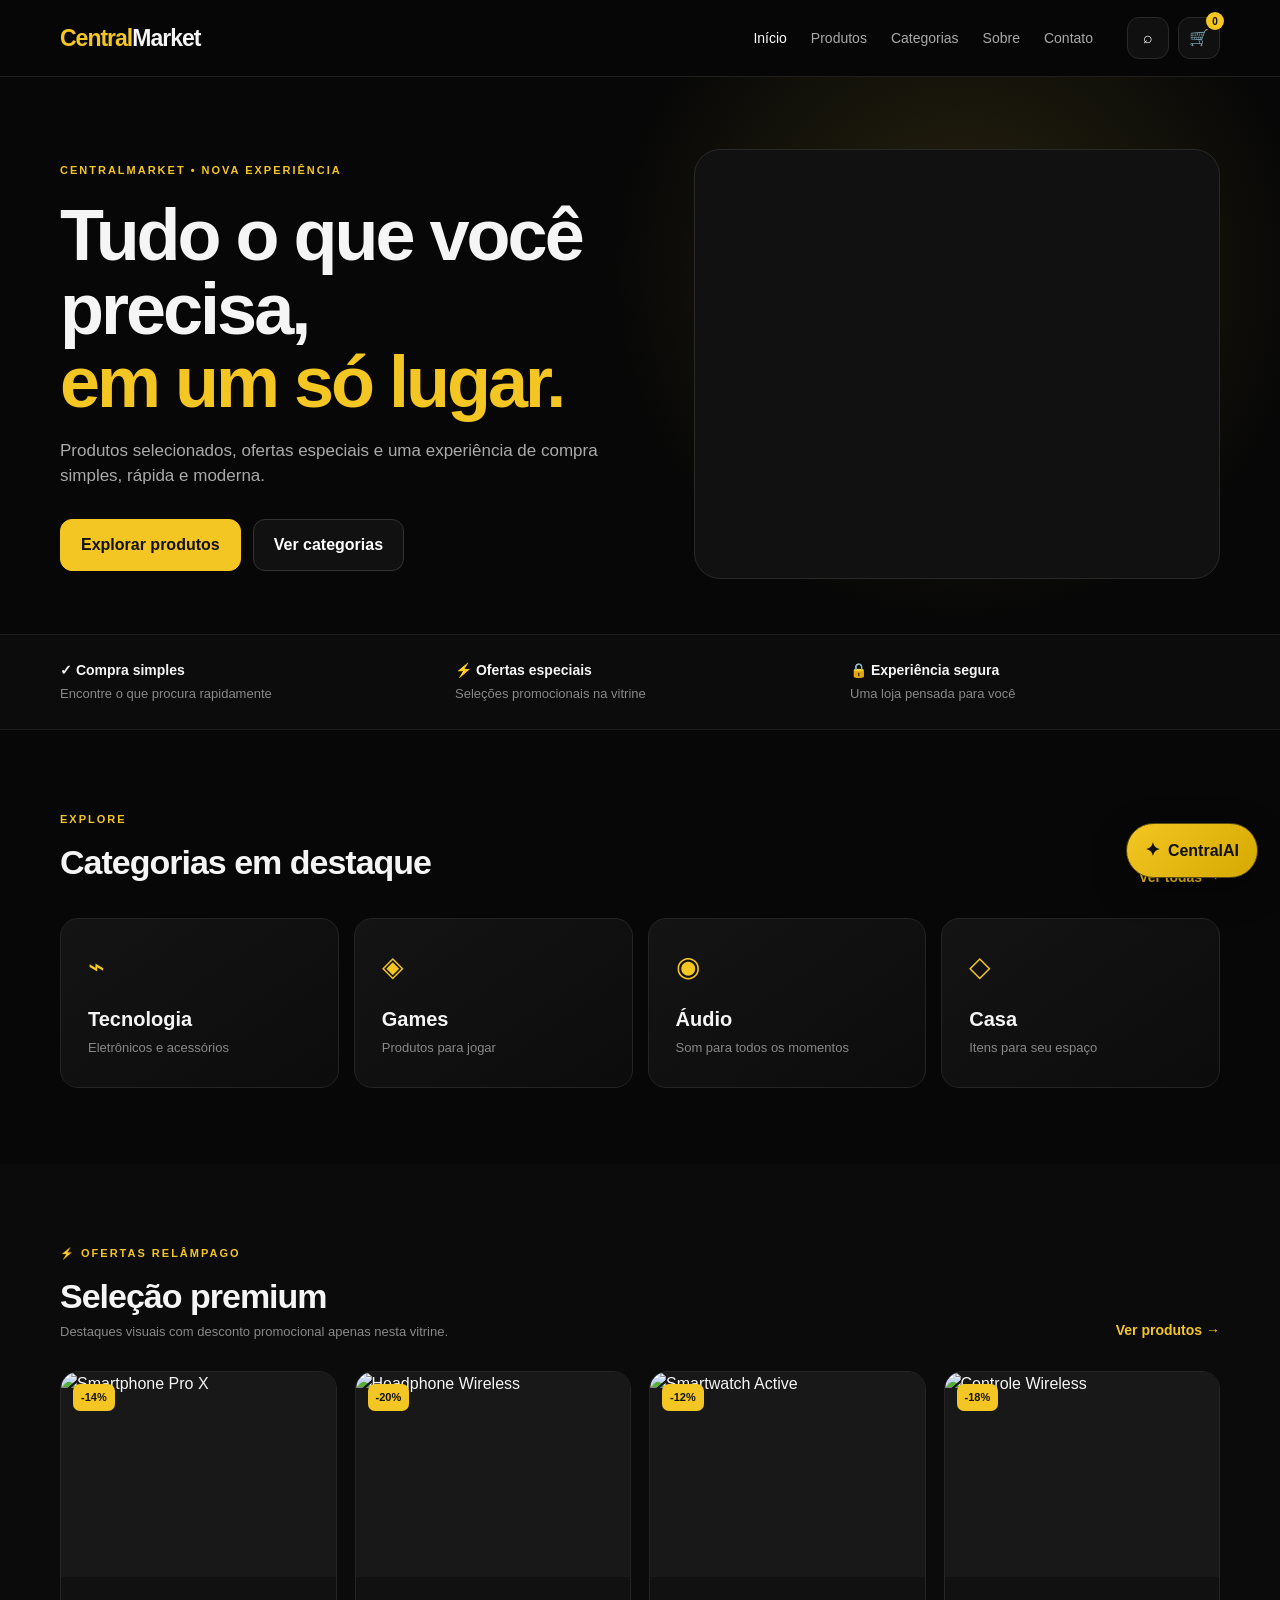
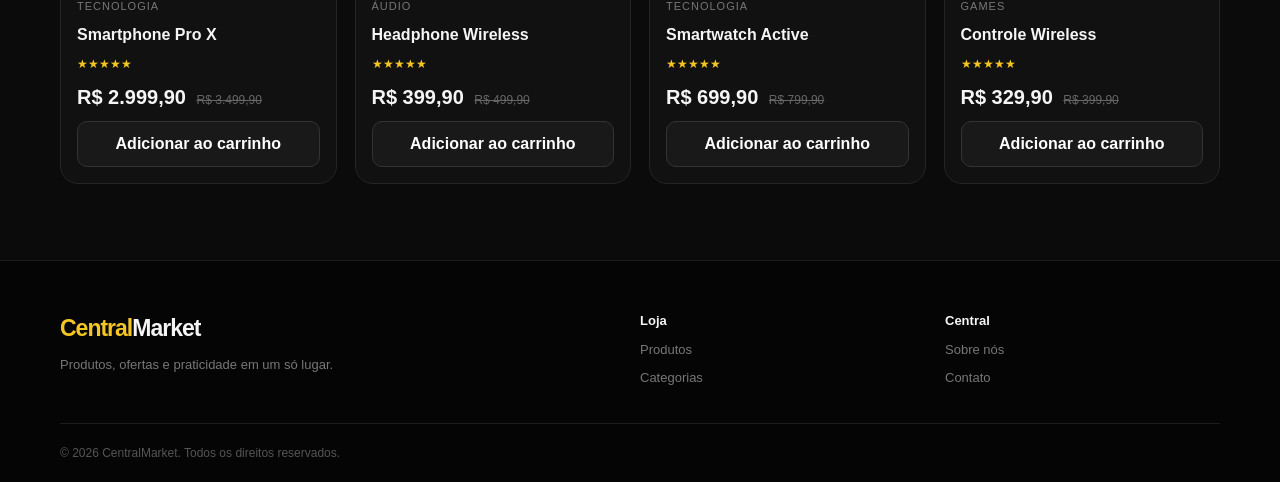
==== commit 83d41dde: "Add files via upload" ====
--- a/index.html
+++ b/index.html
@@ -35,4 +35,5 @@
 </main>
 <div id="cartMount"></div>
 <footer class="footer"><div class="container footer-grid"><div><a class="logo" href="index.html"><span>Central</span>Market</a><p>Produtos, ofertas e praticidade em um só lugar.</p></div><div><strong>Loja</strong><a href="produtos.html">Produtos</a><a href="categorias.html">Categorias</a></div><div><strong>Central</strong><a href="sobre.html">Sobre nós</a><a href="contato.html">Contato</a></div></div><div class="container copyright">© 2026 CentralMarket. Todos os direitos reservados.</div></footer>
-<script src="script.js"></script></body></html>+<script src="script.js"></script><script src="centralai.js"></script>
+</body></html>
--- a/style.css
+++ b/style.css
@@ -1,3 +1,38 @@
 *{box-sizing:border-box;margin:0;padding:0}html{scroll-behavior:smooth}body{font-family:Inter,Arial,sans-serif;background:#070707;color:#f5f5f5;line-height:1.5}a{text-decoration:none;color:inherit}button,input,select,textarea{font:inherit}.container{width:min(1160px,92%);margin:auto}.header{position:sticky;top:0;z-index:50;background:rgba(7,7,7,.9);backdrop-filter:blur(14px);border-bottom:1px solid #202020}.nav{height:76px;display:flex;align-items:center;gap:34px}.logo{font-size:23px;font-weight:900;letter-spacing:-1px}.logo span{color:#f3c623}.nav nav{display:flex;gap:24px;margin-left:auto}.nav nav a{color:#a9a9a9;font-size:14px;transition:.2s}.nav nav a:hover,.nav nav a.active{color:#fff}.actions{display:flex;gap:9px}.icon-btn{width:42px;height:42px;border:1px solid #292929;background:#101010;color:#fff;border-radius:12px;cursor:pointer;display:grid;place-items:center;position:relative}.icon-btn b{position:absolute;top:-6px;right:-5px;background:#f3c623;color:#111;border-radius:99px;font-size:10px;min-width:18px;height:18px;display:grid;place-items:center}.hero{padding:72px 0 55px;background:radial-gradient(circle at 75% 35%,#29250f 0,transparent 34%),#070707}.hero-grid{display:grid;grid-template-columns:1.05fr .95fr;gap:52px;align-items:center}.eyebrow{color:#f3c623;font-size:11px;font-weight:800;letter-spacing:2px}.hero h1{font-size:clamp(42px,6vw,72px);line-height:1.02;letter-spacing:-3px;margin:18px 0}.hero h1 strong{color:#f3c623}.hero p{max-width:570px;color:#aaa;font-size:17px}.hero-actions{display:flex;gap:12px;margin-top:30px}.btn{display:inline-flex;justify-content:center;align-items:center;border-radius:12px;padding:13px 20px;font-weight:800;border:1px solid #333;cursor:pointer}.btn.primary{background:#f3c623;color:#111;border-color:#f3c623}.btn.ghost{background:#111;color:#fff}.hero-video{height:430px;border-radius:26px;overflow:hidden;border:1px solid #292929;background:#111}.hero-video video{width:100%;height:100%;object-fit:cover}.benefits{border-top:1px solid #1c1c1c;border-bottom:1px solid #1c1c1c;background:#0c0c0c}.benefits-grid{display:grid;grid-template-columns:repeat(3,1fr);padding:25px 0;gap:25px}.benefits-grid div{display:flex;flex-direction:column;gap:3px}.benefits-grid strong{font-size:14px}.benefits-grid span,.muted{color:#888;font-size:13px}.section{padding:76px 0}.dark-section{background:#0b0b0b}.section-head{display:flex;justify-content:space-between;align-items:end;gap:20px;margin-bottom:30px}.section h2{font-size:34px;letter-spacing:-1px;margin-top:7px}.text-link{color:#f3c623;font-weight:700;font-size:14px}.category-grid{display:grid;grid-template-columns:repeat(4,1fr);gap:15px}.category-grid.large{grid-template-columns:repeat(2,1fr);max-width:900px}.category-card{background:linear-gradient(145deg,#141414,#0c0c0c);border:1px solid #242424;border-radius:18px;padding:27px;min-height:170px;transition:.2s}.category-card:hover{border-color:#f3c623;transform:translateY(-2px)}.category-card span{font-size:28px;color:#f3c623}.category-card h3,.category-card h2{margin:16px 0 4px;font-size:20px}.category-card p{color:#888;font-size:13px}.category-card b{display:block;color:#f3c623;margin-top:22px;font-size:13px}.product-grid{display:grid;grid-template-columns:repeat(4,1fr);gap:18px}.product-card{background:#111;border:1px solid #252525;border-radius:18px;overflow:hidden;position:relative}.product-image{height:205px;background:#181818;overflow:hidden}.product-image img{width:100%;height:100%;object-fit:cover}.discount{position:absolute;top:12px;left:12px;background:#f3c623;color:#111;font-weight:900;padding:5px 8px;border-radius:7px;font-size:11px}.product-info{padding:16px}.product-cat{color:#777;font-size:11px;text-transform:uppercase;letter-spacing:1px}.product-info h3{font-size:16px;margin:6px 0 8px}.stars{color:#f3c623;font-size:12px}.price{font-size:20px;font-weight:900;margin:9px 0}.old{color:#666;text-decoration:line-through;font-size:12px;margin-left:5px;font-weight:400}.add-btn{width:100%;border:1px solid #333;background:#191919;color:#fff;border-radius:10px;padding:10px;cursor:pointer;font-weight:800}.add-btn:hover{background:#f3c623;color:#111;border-color:#f3c623}.page-hero{padding:70px 0 45px;border-bottom:1px solid #1b1b1b;background:radial-gradient(circle at 80% 30%,#29250f,transparent 30%)}.page-hero h1{font-size:clamp(40px,6vw,65px);letter-spacing:-2px;margin:12px 0}.page-hero p{color:#999;max-width:650px}.catalog-tools{display:flex;gap:12px;margin-bottom:28px}.catalog-tools input,.catalog-tools select,.contact-form input,.contact-form textarea{width:100%;background:#111;border:1px solid #292929;color:#fff;border-radius:11px;padding:13px 15px;outline:none}.catalog-tools input:focus,.catalog-tools select:focus,.contact-form input:focus,.contact-form textarea:focus{border-color:#f3c623}.catalog-tools input{flex:1}.catalog-tools select{max-width:230px}.empty{text-align:center;padding:60px;color:#888}.hidden{display:none!important}.content-narrow{max-width:900px}.content-narrow>p{color:#999;margin:12px 0 30px}.info-cards{display:grid;grid-template-columns:repeat(3,1fr);gap:15px}.info-cards div,.contact-box{padding:25px;background:#111;border:1px solid #252525;border-radius:16px}.info-cards p{color:#888;font-size:13px;margin-top:8px}.contact-grid{display:grid;grid-template-columns:1.1fr .9fr;gap:30px}.contact-form{display:flex;flex-direction:column;gap:17px}.contact-form label{display:flex;flex-direction:column;gap:7px;font-size:13px;color:#aaa}.contact-form textarea{resize:vertical}.contact-box h2{font-size:30px;margin:14px 0}.contact-box p{color:#999}.footer{border-top:1px solid #1e1e1e;padding:50px 0 20px;background:#050505}.footer-grid{display:grid;grid-template-columns:2fr 1fr 1fr;gap:30px;padding-bottom:35px}.footer-grid>div{display:flex;flex-direction:column;gap:9px}.footer-grid p,.footer-grid a:not(.logo){color:#777;font-size:13px}.footer-grid strong{font-size:13px}.copyright{padding-top:20px;border-top:1px solid #1c1c1c;color:#555;font-size:12px}.cart-backdrop{position:fixed;inset:0;background:rgba(0,0,0,.65);z-index:90;opacity:0;pointer-events:none;transition:.2s}.cart-backdrop.open{opacity:1;pointer-events:auto}.cart-drawer{position:fixed;right:0;top:0;height:100vh;width:min(430px,94vw);background:#0d0d0d;border-left:1px solid #2a2a2a;z-index:100;transform:translateX(105%);transition:.25s;display:flex;flex-direction:column}.cart-drawer.open{transform:translateX(0)}.cart-head{display:flex;justify-content:space-between;align-items:center;padding:22px;border-bottom:1px solid #252525}.cart-head h2{font-size:21px}.close-cart{border:0;background:none;color:#aaa;font-size:25px;cursor:pointer}.cart-items{padding:16px 20px;overflow:auto;flex:1}.cart-item{display:grid;grid-template-columns:1fr auto;gap:8px;padding:14px 0;border-bottom:1px solid #202020}.cart-item strong{font-size:14px}.cart-item small{color:#888}.qty{display:flex;gap:7px;align-items:center}.qty button{background:#191919;border:1px solid #303030;color:#fff;width:26px;height:26px;border-radius:7px;cursor:pointer}.cart-foot{padding:20px;border-top:1px solid #252525}.cart-total{display:flex;justify-content:space-between;font-weight:900;font-size:20px;margin-bottom:14px}.checkout{width:100%}.cart-empty{color:#777;text-align:center;padding:60px 10px}.toast{position:fixed;bottom:25px;left:50%;transform:translate(-50%,20px);opacity:0;z-index:200;background:#f3c623;color:#111;padding:12px 18px;border-radius:10px;font-weight:800;transition:.2s}.toast.show{opacity:1;transform:translate(-50%,0)}
 @media(max-width:850px){.nav{gap:14px}.nav nav{gap:12px}.hero-grid,.contact-grid{grid-template-columns:1fr}.hero-video{height:320px}.product-grid{grid-template-columns:repeat(2,1fr)}.category-grid{grid-template-columns:repeat(2,1fr)}.info-cards,.benefits-grid{grid-template-columns:1fr}.footer-grid{grid-template-columns:1fr 1fr}.nav nav{display:none}}
 @media(max-width:520px){.product-grid,.category-grid,.category-grid.large{grid-template-columns:1fr}.hero{padding-top:45px}.hero h1{letter-spacing:-2px}.catalog-tools{flex-direction:column}.catalog-tools select{max-width:none}.footer-grid{grid-template-columns:1fr}.section{padding:55px 0}}
+
+.product-link{display:block}.product-link:hover h3{color:#f3c623}.product-detail-section{padding-top:60px}.product-detail-section>.container{display:grid;grid-template-columns:1fr 1fr;gap:45px;align-items:start}.detail-image{height:530px;border-radius:22px;overflow:hidden;border:1px solid #292929;background:#111}.detail-image img{width:100%;height:100%;object-fit:cover}.detail-info{padding:25px 0}.detail-info h1{font-size:clamp(40px,5vw,62px);letter-spacing:-2px;line-height:1.02;margin:12px 0}.detail-desc{color:#999;font-size:16px;max-width:540px}.detail-brand{margin:20px 0;color:#888}.detail-brand strong{color:#eee}.detail-price{font-size:34px;font-weight:900;margin:22px 0}.detail-price span{font-size:15px;color:#666;text-decoration:line-through;margin-left:8px}.detail-price b{font-size:12px;background:#f3c623;color:#111;padding:6px 8px;border-radius:6px;margin-left:8px;vertical-align:middle}.detail-info .btn{margin:5px 7px 5px 0}.specs{grid-column:1/-1;border-top:1px solid #222;padding-top:35px}.specs h2{margin-bottom:18px}.spec-grid{display:grid;grid-template-columns:repeat(2,1fr);border:1px solid #252525;border-radius:15px;overflow:hidden}.spec-grid div{padding:16px 18px;background:#101010;border-bottom:1px solid #222;display:flex;justify-content:space-between;gap:20px}.spec-grid div:nth-child(odd){border-right:1px solid #222}.spec-grid span{color:#777}.full-cart{display:grid}.full-cart-items{min-width:0}.full-cart-item{display:grid;grid-template-columns:75px 1fr auto;align-items:center;gap:17px;padding:18px 0;border-bottom:1px solid #222}.full-cart-item>img{width:75px;height:75px;object-fit:cover;border-radius:12px}.full-cart-main{display:flex;justify-content:space-between;gap:20px;align-items:center}.full-cart-main h3{margin:4px 0}.full-cart-main p{color:#888;font-size:13px}.checkout-box{margin-top:30px;margin-left:auto;width:min(520px,100%);background:#111;border:1px solid #292929;border-radius:17px;padding:24px}.checkout-box h2{margin-bottom:20px}.summary-line,.summary-total{display:flex;justify-content:space-between;gap:20px;padding:10px 0;color:#aaa}.summary-total{border-top:1px solid #292929;margin-top:10px;padding-top:18px;color:#fff;font-size:23px}.coupon-row{display:flex;gap:8px;margin:16px 0 5px}.coupon-row input{flex:1;background:#0a0a0a;border:1px solid #292929;color:#fff;border-radius:10px;padding:12px}.coupon-row .btn{padding:10px 15px}.coupon-msg{font-size:12px;color:#f3c623;min-height:18px}.checkout{margin-top:12px}@media(max-width:850px){.product-detail-section>.container{grid-template-columns:1fr}.detail-image{height:380px}.spec-grid{grid-template-columns:1fr}.spec-grid div:nth-child(odd){border-right:0}.full-cart-item{grid-template-columns:60px 1fr}.full-cart-item>strong{grid-column:2}.full-cart-main{flex-direction:column;align-items:flex-start}.full-cart-item>img{width:60px;height:60px}}
+
+/* Ajustes de carrinho e responsividade */
+.cart-item{grid-template-columns:58px 1fr;align-items:center}
+.cart-item>img{width:58px;height:58px;object-fit:cover;border-radius:10px;background:#181818}
+.cart-item-main{min-width:0;display:flex;flex-direction:column;gap:4px}
+.cart-item-main strong{white-space:nowrap;overflow:hidden;text-overflow:ellipsis}
+.cart-item-actions{display:flex;justify-content:space-between;align-items:center;gap:10px;margin-top:5px}
+.remove-btn{border:0;background:none;color:#777;font-size:11px;cursor:pointer;padding:4px 0}
+.remove-btn:hover{color:#f3c623}
+.full-cart-price{display:flex;flex-direction:column;align-items:flex-end;gap:7px}
+.btn:disabled{opacity:.45;cursor:not-allowed;filter:grayscale(1)}
+@media(max-width:520px){
+  .nav{height:66px}
+  .logo{font-size:20px}
+  .actions{margin-left:auto}
+  .icon-btn{width:38px;height:38px}
+  .hero-video{height:260px}
+  .detail-info .btn{width:100%;margin-right:0}
+  .full-cart-item{grid-template-columns:55px 1fr;gap:10px}
+  .full-cart-item>img{width:55px;height:55px}
+  .full-cart-main{gap:10px}
+  .full-cart-price{grid-column:2;align-items:flex-start;flex-direction:row;justify-content:space-between;width:100%}
+  .coupon-row{flex-direction:column}
+  .coupon-row .btn{width:100%}
+  .cart-item-actions{align-items:flex-start}
+}
+
+
+/* Pagamento demonstrativo */
+.payment-layout{display:grid;grid-template-columns:minmax(0,1.35fr) minmax(280px,.65fr);gap:24px;align-items:start}.payment-card,.order-card{background:#111;border:1px solid #252525;border-radius:18px;padding:24px}.payment-card h2,.order-card h2{margin-top:0}.payment-methods{display:grid;grid-template-columns:repeat(3,1fr);gap:10px;margin:18px 0}.payment-method{border:1px solid #303030;background:#171717;color:#fff;border-radius:12px;padding:14px;cursor:pointer;text-align:center;font-weight:700}.payment-method.active{border-color:#f3c64b;box-shadow:0 0 0 1px #f3c64b inset}.payment-form{display:grid;gap:14px}.payment-form label{display:grid;gap:7px;font-weight:700}.payment-form input,.payment-form select{width:100%;box-sizing:border-box;background:#0b0b0b;color:#fff;border:1px solid #333;border-radius:10px;padding:13px}.form-grid{display:grid;grid-template-columns:1fr 1fr;gap:14px}.demo-note{padding:13px 15px;border:1px dashed #6c5720;background:#1a160b;color:#d9c98e;border-radius:10px;font-size:.92rem}.order-line{display:flex;justify-content:space-between;gap:15px;padding:10px 0;border-bottom:1px solid #242424}.order-line:last-child{border-bottom:0}.order-total{display:flex;justify-content:space-between;font-size:1.2rem;font-weight:800;padding-top:16px}.payment-actions{display:flex;gap:10px;align-items:center;margin-top:18px}.payment-actions .btn{flex:1;text-align:center}.success-demo{display:none;margin-top:14px;padding:14px;border-radius:10px;background:#102015;border:1px solid #2e6b3c;color:#b9e7c2}.payment-card.is-demo .success-demo{display:block}@media(max-width:800px){.payment-layout{grid-template-columns:1fr}.payment-methods{grid-template-columns:1fr}.form-grid{grid-template-columns:1fr}}
+
+/* CentralAI */
+#centralAI{font-family:inherit}.centralai-launcher{position:fixed;right:22px;bottom:22px;z-index:9998;border:1px solid #5b4b17;background:linear-gradient(135deg,#f3c623,#d5a900);color:#111;border-radius:999px;padding:13px 18px;display:flex;align-items:center;gap:8px;font-weight:900;box-shadow:0 12px 35px rgba(0,0,0,.35);cursor:pointer}.centralai-launcher.hidden{display:none}.centralai-spark{font-size:18px}.centralai-panel{position:fixed;right:22px;bottom:22px;width:min(390px,calc(100vw - 28px));height:min(600px,calc(100vh - 44px));z-index:9999;background:#0b0b0b;border:1px solid #292929;border-radius:20px;box-shadow:0 25px 80px rgba(0,0,0,.65);display:none;overflow:hidden;flex-direction:column}.centralai-panel.open{display:flex}.centralai-head{display:flex;justify-content:space-between;align-items:center;padding:17px 18px;border-bottom:1px solid #252525;background:#101010}.centralai-head strong{display:block;font-size:17px}.centralai-head small{display:block;color:#777;margin-top:3px}.centralai-head button{border:0;background:#1b1b1b;color:#aaa;width:32px;height:32px;border-radius:9px;font-size:22px;cursor:pointer}.centralai-messages{flex:1;overflow:auto;padding:17px;display:flex;flex-direction:column;gap:10px}.centralai-message{max-width:86%;padding:11px 13px;border-radius:14px;line-height:1.45;font-size:14px;white-space:pre-wrap}.centralai-message.assistant{align-self:flex-start;background:#171717;border:1px solid #252525;color:#eee;border-top-left-radius:5px}.centralai-message.user{align-self:flex-end;background:#f3c623;color:#111;border-top-right-radius:5px}.centralai-message.loading{opacity:.6}.centralai-message.error{color:#f1c4c4;border-color:#4c2929}.centralai-suggestions{display:flex;gap:7px;overflow:auto;padding:0 14px 10px}.centralai-suggestions button{white-space:nowrap;background:#121212;border:1px solid #2b2b2b;color:#ccc;border-radius:999px;padding:8px 10px;font-size:11px;cursor:pointer}.centralai-suggestions button:hover{border-color:#f3c623;color:#f3c623}.centralai-form{display:flex;gap:8px;padding:12px;border-top:1px solid #252525;background:#0f0f0f}.centralai-form input{min-width:0;flex:1;background:#171717;border:1px solid #303030;color:#fff;border-radius:12px;padding:12px 13px;outline:none}.centralai-form input:focus{border-color:#8b721b}.centralai-form button{width:45px;border:0;border-radius:12px;background:#f3c623;color:#111;font-size:17px;font-weight:900;cursor:pointer}.centralai-form button:disabled{opacity:.5}@media(max-width:520px){.centralai-launcher{right:14px;bottom:14px}.centralai-panel{right:8px;bottom:8px;width:calc(100vw - 16px);height:calc(100vh - 16px);border-radius:16px}}
